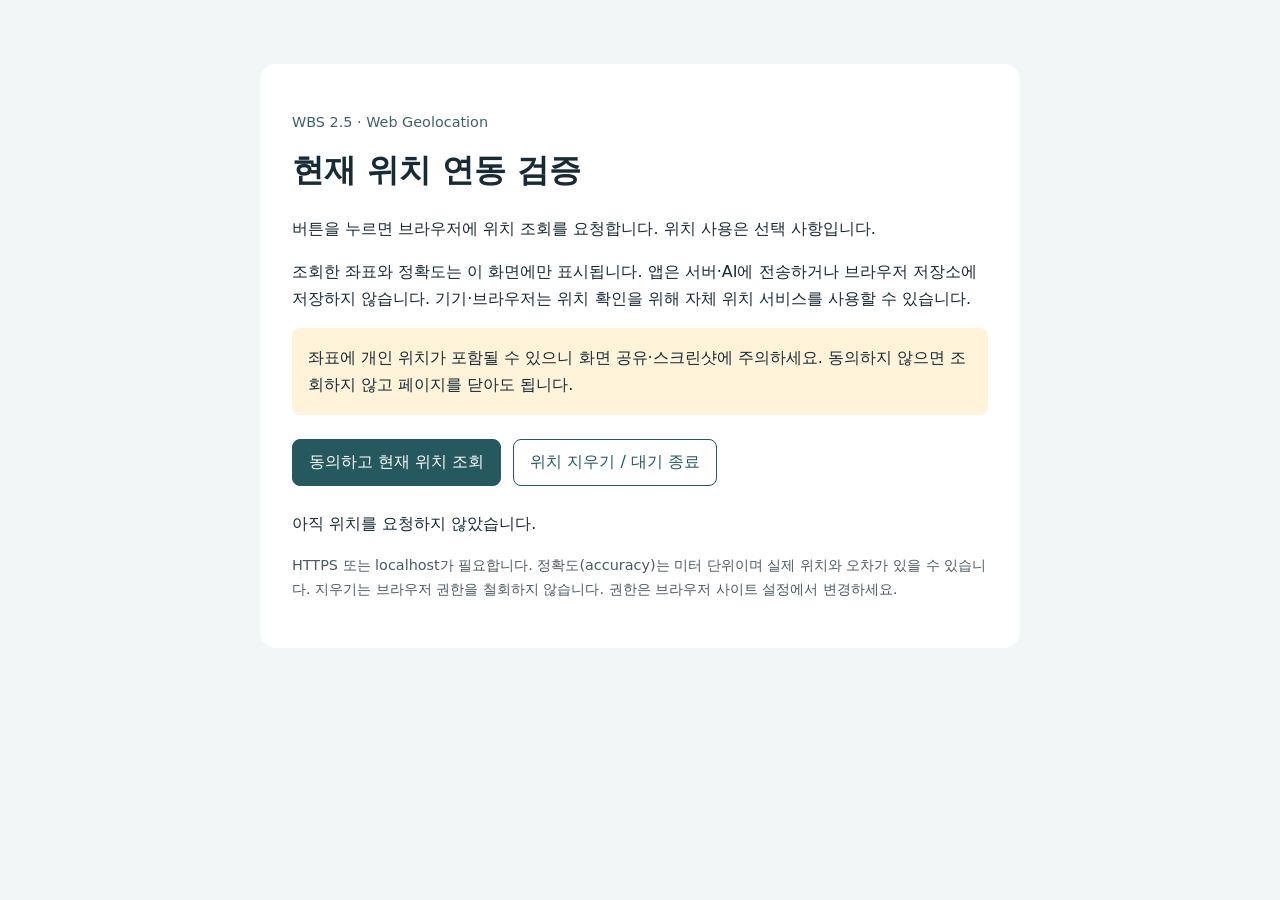
==== frontend/index.html @ 42ade7c0 "feat: Web Geolocation 연동 검증 페이지 추가   - 브라우저 위치 권한 요청 및 좌표 검증 구현   - 위치 조회 오류와 대기 종료 처리   - 좌표 저장·서버 " ====
<!doctype html>
<html lang="ko">
<head>
  <meta charset="utf-8">
  <meta name="viewport" content="width=device-width, initial-scale=1">
  <meta name="referrer" content="no-referrer">
  <meta http-equiv="Content-Security-Policy" content="default-src 'self'; connect-src 'none'; object-src 'none'; base-uri 'none'; form-action 'none'">
  <title>현재 위치 연동 검증 | AI Fashion Agent</title>
  <link rel="stylesheet" href="./styles.css">
  <script type="module" src="./js/main.js"></script>
</head>
<body>
  <main>
    <p class="eyebrow">WBS 2.5 · Web Geolocation</p>
    <h1>현재 위치 연동 검증</h1>
    <p>버튼을 누르면 브라우저에 위치 조회를 요청합니다. 위치 사용은 선택 사항입니다.</p>
    <p>조회한 좌표와 정확도는 이 화면에만 표시됩니다. 앱은 서버·AI에 전송하거나
      브라우저 저장소에 저장하지 않습니다. 기기·브라우저는 위치 확인을 위해 자체 위치 서비스를 사용할 수 있습니다.</p>
    <p class="notice">좌표에 개인 위치가 포함될 수 있으니 화면 공유·스크린샷에 주의하세요.
      동의하지 않으면 조회하지 않고 페이지를 닫아도 됩니다.</p>
    <div class="actions">
      <button type="button" data-request>동의하고 현재 위치 조회</button>
      <button type="button" class="secondary" data-clear>위치 지우기 / 대기 종료</button>
    </div>
    <p data-status role="status" aria-live="polite" aria-atomic="true">아직 위치를 요청하지 않았습니다.</p>
    <pre data-result hidden aria-label="조회된 위치 데이터"></pre>
    <p class="hint">HTTPS 또는 localhost가 필요합니다. 정확도(accuracy)는 미터 단위이며 실제 위치와 오차가 있을 수 있습니다.
      지우기는 브라우저 권한을 철회하지 않습니다. 권한은 브라우저 사이트 설정에서 변경하세요.</p>
    <noscript>위치 검증 기능을 사용하려면 JavaScript를 활성화해 주세요.</noscript>
  </main>
</body>
</html>
---- frontend/styles.css ----
:root { color-scheme: light; font-family: system-ui, sans-serif; color: #172b36; background: #f3f6f7; }
* { box-sizing: border-box; }
body { margin: 0; padding: 24px; }
main { max-width: 760px; margin: 40px auto; padding: 32px; background: white; border-radius: 16px; }
h1 { font-size: clamp(1.5rem, 5vw, 2rem); margin-top: 0; }
p { line-height: 1.7; }
.eyebrow { color: #3c636a; font-size: .9rem; }
.notice { background: #fff4d9; padding: 16px; border-radius: 8px; }
.actions { display: flex; flex-wrap: wrap; gap: 12px; margin: 24px 0; }
button { font: inherit; border: 1px solid #245960; border-radius: 8px; padding: 12px 16px; background: #245960; color: white; cursor: pointer; }
button.secondary { color: #245960; background: white; }
button:disabled { opacity: .6; cursor: wait; }
button:focus-visible { outline: 3px solid #a85800; outline-offset: 3px; }
pre { background: #edf2f4; padding: 16px; white-space: pre-wrap; overflow-wrap: anywhere; border-radius: 8px; }
.hint { font-size: .9rem; color: #4a5b64; }
@media (max-width: 480px) { body { padding: 12px; } main { margin: 12px auto; padding: 20px; } button { width: 100%; } }
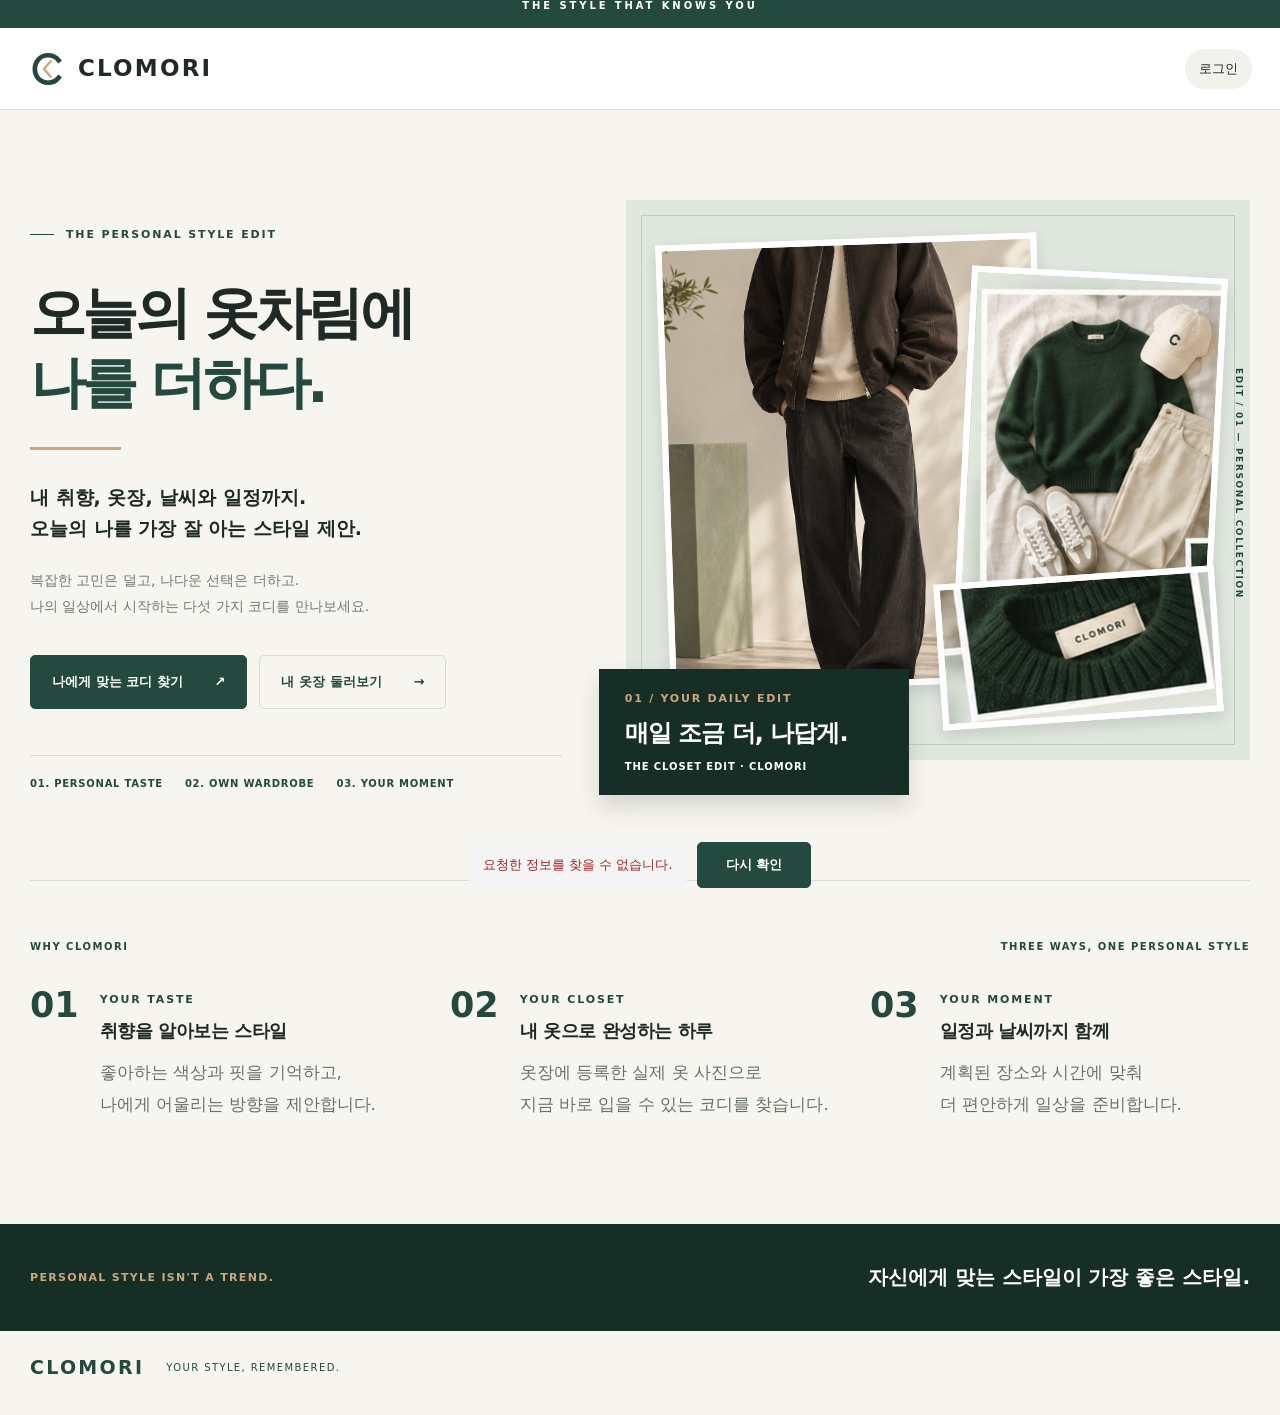
==== commit f9a6eb83: "feat: CLOMORI V2 프론트엔드 및 대화형 코디 추천 UI 구현" ====
--- a/frontend/index.html
+++ b/frontend/index.html
@@ -1,32 +1,613 @@
-<!doctype html>
+<!DOCTYPE html>
 <html lang="ko">
 <head>
-  <meta charset="utf-8">
-  <meta name="viewport" content="width=device-width, initial-scale=1">
-  <meta name="referrer" content="no-referrer">
-  <meta http-equiv="Content-Security-Policy" content="default-src 'self'; connect-src 'none'; object-src 'none'; base-uri 'none'; form-action 'none'">
-  <title>현재 위치 연동 검증 | AI Fashion Agent</title>
-  <link rel="stylesheet" href="./styles.css">
+  <meta charset="UTF-8">
+  <meta name="viewport" content="width=device-width, initial-scale=1.0">
+  <title>CLOMORI | Your Style, Remembered</title>
+  <link rel="stylesheet" href="./css/styles.css">
+  <link rel="stylesheet" href="./css/responsive.css">
+  <link rel="stylesheet" href="./css/data-management.css">
+  <link rel="stylesheet" href="./css/ui-polish.css">
   <script type="module" src="./js/main.js"></script>
+  <script type="module" src="./js/ui-polish.js"></script>
+  <link rel="stylesheet" href="./css/brand-final.css">
+
+  <meta name="theme-color" content="#24493E">
+  <link rel="icon" type="image/svg+xml" href="./assets/clomori-mark.svg">
+  <link rel="stylesheet" href="./css/clomori-v2.css">
+  <link rel="stylesheet" href="./css/clomori-recommendation-fixes.css">
+  <link rel="stylesheet" href="./css/clomori-image-assist.css">
+  <link rel="stylesheet" href="./css/clomori-image-layout-v5.css">
+  <script type="module" src="./js/clomori-v2.js"></script>
+  <script type="module" src="./js/clomori-logo-reload.js"></script>
+  <link rel="stylesheet" href="./css/clomori-mobile-nav-v6.css">
+  <!-- CLOMORI_CLARIFICATION_STEP10_V1 -->
+  <link rel="stylesheet" href="./css/clomori-clarification.css">
+  <script type="module" src="./js/clarification-ui.js"></script>
 </head>
-<body>
-  <main>
-    <p class="eyebrow">WBS 2.5 · Web Geolocation</p>
-    <h1>현재 위치 연동 검증</h1>
-    <p>버튼을 누르면 브라우저에 위치 조회를 요청합니다. 위치 사용은 선택 사항입니다.</p>
-    <p>조회한 좌표와 정확도는 이 화면에만 표시됩니다. 앱은 서버·AI에 전송하거나
-      브라우저 저장소에 저장하지 않습니다. 기기·브라우저는 위치 확인을 위해 자체 위치 서비스를 사용할 수 있습니다.</p>
-    <p class="notice">좌표에 개인 위치가 포함될 수 있으니 화면 공유·스크린샷에 주의하세요.
-      동의하지 않으면 조회하지 않고 페이지를 닫아도 됩니다.</p>
-    <div class="actions">
-      <button type="button" data-request>동의하고 현재 위치 조회</button>
-      <button type="button" class="secondary" data-clear>위치 지우기 / 대기 종료</button>
+<body class="cm-app" data-clomori-v2="true" data-clomori-recommendation-fixes="v3" data-clomori-image-assist="v4" data-clomori-image-layout="v5">
+  <noscript>이 서비스를 이용하려면 브라우저에서 JavaScript를 활성화해 주세요.</noscript>
+
+  <section id="home" class="page">
+    <header class="site-header">
+      <a href="#home" class="logo"><img src="./assets/clomori-mark.svg" alt="" aria-hidden="true"><span>CLOMORI</span></a>
+      <nav class="header-nav" aria-label="주요 메뉴">
+        <a id="header-recommendation-link" href="#recommendation" class="header-link" hidden>코디 추천</a>
+        <a id="header-saved-link" href="#saved" class="header-link" hidden>저장한 코디</a>
+        <a id="header-closet-link" href="#closet" class="header-link" hidden>나만의 옷장</a>
+        <a id="header-auth-link" href="#login" class="header-link">로그인</a>
+      </nav>
+    </header>
+    <main class="hero cm-home-main">
+      <div class="cm-shell cm-home-grid">
+        <div class="cm-home-copy">
+          <div class="cm-eyebrow"><span class="cm-line"></span> THE PERSONAL STYLE EDIT</div>
+          <h1 tabindex="-1">오늘의 옷차림에<br><em>나를 더하다.</em></h1>
+          <div class="cm-gold-rule" aria-hidden="true"></div>
+          <p class="cm-home-lead">내 취향, 옷장, 날씨와 일정까지.<br>오늘의 나를 가장 잘 아는 스타일 제안.</p>
+          <p class="cm-home-desc">복잡한 고민은 덜고, 나다운 선택은 더하고.<br>나의 일상에서 시작하는 다섯 가지 코디를 만나보세요.</p>
+          <div class="cm-home-actions">
+            <a id="start-link" href="#login" class="button cm-primary-link">나에게 맞는 코디 찾기 <span aria-hidden="true">↗</span></a>
+            <a href="#closet" class="button secondary-button cm-secondary-link">내 옷장 둘러보기 <span aria-hidden="true">→</span></a>
+          </div>
+          <div class="cm-home-meta"><span>01. PERSONAL TASTE</span><span>02. OWN WARDROBE</span><span>03. YOUR MOMENT</span></div>
+        </div>
+        <div class="cm-home-visual" aria-label="CLOMORI를 위해 생성한 패션 화보 이미지">
+          <div class="cm-photo-stage">
+            <div class="cm-editorial-photo cm-photo-main"><img src="./assets/hero-editorial-model.jpg" alt="차콜 재킷과 와이드 팬츠를 입은 에디토리얼 모델" loading="eager"></div>
+            <div class="cm-editorial-photo cm-photo-secondary"><img src="./assets/hero-styled-flatlay.jpg" alt="딥그린 니트와 크림 팬츠, 화이트 스니커즈를 조합한 스타일링" loading="eager"></div>
+            <div class="cm-editorial-photo cm-photo-detail"><img src="./assets/hero-knit-detail.jpg" alt="니트 소재와 CLOMORI 라벨의 디테일" loading="eager"></div>
+            <span class="cm-vertical-label">EDIT / 01 — PERSONAL COLLECTION</span>
+          </div>
+          <div class="cm-editorial-caption"><span>01 / YOUR DAILY EDIT</span><strong>매일 조금 더, 나답게.</strong><small>THE CLOSET EDIT · CLOMORI</small></div>
+        </div>
+      </div>
+      <section class="cm-shell cm-home-features" aria-labelledby="cm-features-title">
+        <div class="cm-features-heading"><h2 id="cm-features-title">WHY CLOMORI</h2><span>THREE WAYS, ONE PERSONAL STYLE</span></div>
+        <div class="cm-feature-grid">
+          <article><span class="cm-feature-no">01</span><div><span class="cm-eyebrow">YOUR TASTE</span><h3>취향을 알아보는 스타일</h3><p>좋아하는 색상과 핏을 기억하고,<br>나에게 어울리는 방향을 제안합니다.</p></div></article>
+          <article><span class="cm-feature-no">02</span><div><span class="cm-eyebrow">YOUR CLOSET</span><h3>내 옷으로 완성하는 하루</h3><p>옷장에 등록한 실제 옷 사진으로<br>지금 바로 입을 수 있는 코디를 찾습니다.</p></div></article>
+          <article><span class="cm-feature-no">03</span><div><span class="cm-eyebrow">YOUR MOMENT</span><h3>일정과 날씨까지 함께</h3><p>계획된 장소와 시간에 맞춰<br>더 편안하게 일상을 준비합니다.</p></div></article>
+        </div>
+      </section>
+      <div class="cm-dark-band"><div class="cm-shell"><span>PERSONAL STYLE ISN'T A TREND.</span><strong>자신에게 맞는 스타일이 가장 좋은 스타일.</strong></div></div>
+      <footer class="cm-home-footer cm-shell"><strong>CLOMORI</strong><span>YOUR STYLE, REMEMBERED.</span></footer>
+    </main>
+  </section>
+
+  <section id="login" class="page auth-page" hidden>
+    <a href="#home" class="back-link">← 처음으로</a>
+    <h1 tabindex="-1">로그인</h1>
+    <form id="login-form" class="auth-form">
+      <label for="login-email">이메일</label>
+      <input id="login-email" name="email" type="email" autocomplete="username" required>
+      <label for="login-password">비밀번호</label>
+      <input id="login-password" name="password" type="password" autocomplete="current-password" required>
+      <button type="submit" class="button">로그인</button>
+      <p>계정이 없으신가요? <a href="#signup">회원가입</a></p>
+      <p class="form-message" role="status" aria-live="polite"></p>
+    </form>
+  </section>
+
+  <section id="signup" class="page auth-page" hidden>
+    <a href="#home" class="back-link">← 처음으로</a>
+    <h1 tabindex="-1">회원가입</h1>
+    <form id="signup-form" class="auth-form">
+      <label for="signup-email">이메일</label>
+      <input id="signup-email" name="email" type="email" autocomplete="username" required>
+      <label for="signup-password">비밀번호</label>
+      <input id="signup-password" name="password" type="password" autocomplete="new-password"
+             minlength="12" maxlength="128" aria-describedby="password-hint" required>
+      <small id="password-hint" class="field-hint">12~128자로 입력해 주세요.</small>
+      <label for="signup-confirm">비밀번호 확인</label>
+      <input id="signup-confirm" name="password_confirmation" type="password" autocomplete="new-password"
+             minlength="12" maxlength="128" required>
+      <button type="submit" class="button">회원가입</button>
+      <p>이미 계정이 있으신가요? <a href="#login">로그인</a></p>
+      <p class="form-message" role="status" aria-live="polite"></p>
+    </form>
+  </section>
+
+  <section id="account" class="page auth-page" hidden>
+    <a href="#home" class="back-link">← 처음으로</a>
+    <h1 tabindex="-1">내 계정</h1>
+    <div class="account-card">
+      <p>반가워요!</p>
+      <p id="account-email" class="account-email"></p>
+      <nav class="account-settings" aria-label="코디 추천과 내 정보">
+        <a href="#recommendation" class="settings-link">
+          <strong>코디 추천</strong>
+          <span>원하는 상황을 적고 나에게 맞는 코디를 확인해요.</span>
+        </a>
+        <a href="#saved" class="settings-link">
+          <strong>저장한 코디</strong>
+          <span>마음에 들어 저장한 코디를 다시 확인해요.</span>
+        </a>
+        <a href="#profile" class="settings-link">
+          <strong>프로필 설정</strong>
+          <span>성별, 연령대, 키와 체형을 입력하거나 수정해요.</span>
+        </a>
+        <a href="#preferences" class="settings-link">
+          <strong>패션 취향 설정</strong>
+          <span>좋아하는 스타일, 색과 핏을 설정해요.</span>
+        </a>
+        <a href="#closet" class="settings-link">
+          <strong>나만의 옷장</strong>
+          <span>가지고 있는 옷과 사진을 등록하고 관리해요.</span>
+        </a>
+        <a href="#data" class="settings-link">
+          <strong>데이터 관리·회원 탈퇴</strong>
+          <span>등록한 데이터 삭제 및 계정 탈퇴를 관리해요.</span>
+        </a>
+      </nav>
+      <section class="calendar-card" aria-labelledby="calendar-heading">
+        <div class="calendar-card-header">
+          <h2 id="calendar-heading">Google Calendar</h2>
+          <span id="calendar-status" class="calendar-status" data-state="unknown" aria-live="polite">연결 상태 확인 전</span>
+        </div>
+        <p id="calendar-description" class="calendar-description">추천에 기본 캘린더의 일정을 활용해요.</p>
+        <p class="calendar-scope-note">일정 조회 권한을 요청해요. 일정은 이 서비스에서 추가하거나 변경하지 않아요.</p>
+        <div class="calendar-actions">
+          <button id="calendar-connect" type="button" class="button" disabled>Google Calendar 연결하기</button>
+          <button id="calendar-disconnect" type="button" class="button secondary-button" hidden disabled>연결 해제</button>
+          <button id="calendar-check" type="button" class="button secondary-button" disabled>연결 상태 확인</button>
+        </div>
+        <div id="calendar-consent" class="calendar-consent" hidden>
+          <a id="calendar-consent-link" class="calendar-consent-link" target="_blank" rel="noopener noreferrer">Google 권한 동의 화면 열기</a>
+          <p>Google 창에서 권한 동의를 마친 뒤 이 화면으로 돌아와 ‘연결 상태 확인’을 눌러 주세요.</p>
+        </div>
+        <button id="calendar-restart" type="button" class="text-button calendar-restart" hidden>연결 다시 시작</button>
+        <p id="calendar-message" class="form-message" role="status" aria-live="polite"></p>
+        <a id="calendar-permissions-link" class="calendar-consent-link" href="https://myaccount.google.com/connections"
+           target="_blank" rel="noopener noreferrer" hidden>Google 계정에서 앱 권한 확인</a>
+      </section>
+      <button id="logout-button" type="button" class="button secondary-button">로그아웃</button>
+      <p id="account-message" class="form-message" role="status" aria-live="polite"></p>
     </div>
-    <p data-status role="status" aria-live="polite" aria-atomic="true">아직 위치를 요청하지 않았습니다.</p>
-    <pre data-result hidden aria-label="조회된 위치 데이터"></pre>
-    <p class="hint">HTTPS 또는 localhost가 필요합니다. 정확도(accuracy)는 미터 단위이며 실제 위치와 오차가 있을 수 있습니다.
-      지우기는 브라우저 권한을 철회하지 않습니다. 권한은 브라우저 사이트 설정에서 변경하세요.</p>
-    <noscript>위치 검증 기능을 사용하려면 JavaScript를 활성화해 주세요.</noscript>
-  </main>
+  </section>
+
+  <section id="data" class="page settings-page" hidden>
+    <header class="site-header">
+      <a href="#home" class="logo"><img src="./assets/clomori-mark.svg" alt="" aria-hidden="true"><span>CLOMORI</span></a>
+      <nav class="header-nav" aria-label="주요 메뉴">
+        <a href="#home" class="header-link">홈</a>
+        <a href="#recommendation" class="header-link">코디 추천</a>
+        <a href="#saved" class="header-link">저장한 코디</a>
+        <a href="#closet" class="header-link">나만의 옷장</a>
+        <a href="#account" class="header-link">내 계정</a>
+      </nav>
+    </header>
+    <main class="data-management-container">
+      <nav class="data-nav" aria-label="데이터 관리 이동">
+        <a href="#account" class="text-link">← 내 계정으로</a>
+      </nav>
+      <h1 tabindex="-1">내 데이터 관리</h1>
+      <p class="page-intro">계정은 유지하면서 내 정보를 선택적으로 삭제하거나 계정을 탈퇴할 수 있어요.</p>
+      <section class="data-card" aria-labelledby="data-summary-heading">
+        <h2 id="data-summary-heading">보관 중인 데이터</h2>
+        <div id="data-summary" aria-live="polite">불러오는 중…</div>
+        <button id="data-refresh" type="button" class="button secondary-button">건수 다시 확인</button>
+        <p id="data-message" class="form-message" role="status" aria-live="polite"></p>
+      </section>
+      <section class="data-card" aria-labelledby="data-delete-heading">
+        <h2 id="data-delete-heading">선택한 데이터만 삭제</h2>
+        <p>로그인 계정은 유지됩니다. 서버에서 삭제한 정보는 이 화면에서 되돌릴 수 없어요.</p>
+        <form id="data-delete-form" autocomplete="off">
+          <fieldset id="data-delete-fields" class="data-fieldset" disabled>
+            <legend class="visually-hidden">삭제할 데이터 선택</legend>
+            <label class="data-choice"><input type="radio" name="data-scope" value="profile"><span><strong>프로필 삭제</strong><small>성별·연령대·키·체형을 지워요.</small></span></label>
+            <label class="data-choice"><input type="radio" name="data-scope" value="preferences"><span><strong>패션 취향 삭제</strong><small>직접 선택한 스타일·색상·핏과 현재 집계 정보를 지워요. 평가와 저장 코디 원본은 별도로 남아요.</small></span></label>
+            <label class="data-choice"><input type="radio" name="data-scope" value="wardrobe"><span><strong>옷장 전체 삭제</strong><small>등록한 의류와 업로드 사진을 지워요. 과거 추천·저장 코디 안의 이름·참조 정보는 남을 수 있어요.</small></span></label>
+            <label class="data-choice"><input type="radio" name="data-scope" value="feedback"><span><strong>평가 기록 전체 삭제</strong><small>좋아요·싫어요와 사유를 지워요. 저장한 코디는 유지돼요.</small></span></label>
+            <label class="data-choice"><input type="radio" name="data-scope" value="saved"><span><strong>저장한 코디 전체 삭제</strong><small>저장 목록을 비워요. 평가와 추천 실행 기록은 유지돼요.</small></span></label>
+            <label class="data-choice"><input type="radio" name="data-scope" value="history"><span><strong>추천·평가·저장 기록 전체 삭제</strong><small>추천 실행 기록, 평가 사유, 저장한 코디를 함께 지워요. 옷장·프로필·직접 설정한 취향은 유지돼요.</small></span></label>
+            <label class="data-confirm-field" for="data-password">현재 계정 비밀번호
+              <input id="data-password" type="password" autocomplete="current-password" required>
+            </label>
+            <label class="data-confirm-field" for="data-confirm">삭제하려면 ‘삭제’를 입력해 주세요
+              <input id="data-confirm" type="text" spellcheck="false" autocomplete="off" required placeholder="삭제" autocorrect="off" autocapitalize="off">
+            </label>
+            <button type="submit" class="button data-delete-button">선택한 데이터 영구 삭제</button>
+          </fieldset>
+        </form>
+      </section>
+      <section class="data-card" aria-labelledby="delete-account-heading">
+        <h2 id="delete-account-heading">회원 탈퇴</h2>
+        <p class="data-warning">탈퇴하면 계정과 연결된 서비스 데이터를 삭제합니다. 복구할 수 없으므로 별도의 테스트 계정에서 먼저 확인하세요. Google 측 권한을 철회하려면 탈퇴 전에 Calendar 연결을 해제하세요.</p>
+        <form id="delete-account-form" autocomplete="off">
+          <fieldset id="delete-account-fields" class="data-fieldset" disabled>
+            <label class="data-confirm-field" for="delete-account-password">현재 비밀번호
+              <input id="delete-account-password" type="password" autocomplete="current-password" required>
+            </label>
+            <label class="data-confirm-field" for="delete-account-confirm">탈퇴하려면 ‘회원탈퇴’를 입력해 주세요
+              <input id="delete-account-confirm" type="text" spellcheck="false" autocomplete="off" required placeholder="회원탈퇴" autocorrect="off" autocapitalize="off">
+            </label>
+            <label class="data-agree"><input type="checkbox" id="delete-account-agree" required><span>계정이 삭제되면 이 앱에서 복구할 수 없다는 점을 이해했습니다.</span></label>
+            <button type="submit" class="button data-delete-button">회원 탈퇴 및 계정 삭제</button>
+          </fieldset>
+        </form>
+        <p id="delete-account-message" class="form-message" role="status" aria-live="polite"></p>
+      </section>
+      <p class="data-footer-note">Google Calendar 연결 해제는 내 계정에서 별도로 진행해 주세요. 서버 백업 및 외부 서비스의 데이터 보관은 이 기능의 삭제 범위와 다를 수 있어요.</p>
+    </main>
+  </section>
+
+  <section id="profile" class="page settings-page" hidden>
+    <header class="site-header">
+      <a href="#home" class="logo"><img src="./assets/clomori-mark.svg" alt="" aria-hidden="true"><span>CLOMORI</span></a>
+      <nav class="header-nav" aria-label="주요 메뉴">
+        <a href="#home" class="header-link">홈</a>
+        <a href="#recommendation" class="header-link">코디 추천</a>
+        <a href="#saved" class="header-link">저장한 코디</a>
+        <a href="#closet" class="header-link">나만의 옷장</a>
+        <a href="#account" class="header-link">내 계정</a>
+      </nav>
+    </header>
+    <main class="settings-container profile-container">
+      <nav class="settings-steps" aria-label="설정 단계">
+        <a href="#profile" aria-current="step">1. 프로필</a>
+        <a href="#preferences">2. 패션 취향</a>
+      </nav>
+      <h1 tabindex="-1">프로필 설정</h1>
+      <p class="page-intro">추천에 활용할 기본 정보를 입력해 주세요.<br>모든 항목은 선택사항입니다.</p>
+      <form id="profile-form" class="settings-form" novalidate>
+        <fieldset id="profile-fields" class="form-fields" disabled>
+          <legend class="visually-hidden">선택 프로필 정보</legend>
+          <div class="profile-fields-grid">
+            <div class="field-row">
+              <label for="profile-gender">성별</label>
+              <select id="profile-gender" name="gender">
+                <option value="">선택 안 함</option>
+                <option value="female">여</option>
+                <option value="male">남</option>
+              </select>
+            </div>
+            <div class="field-row">
+              <label for="profile-age-group">연령대</label>
+              <select id="profile-age-group" name="age_group">
+                <option value="">선택 안 함</option>
+                <option value="10s">10대</option>
+                <option value="20s">20대</option>
+                <option value="30s">30대</option>
+                <option value="40s">40대</option>
+                <option value="50s">50대</option>
+                <option value="60s">60대 이상</option>
+              </select>
+            </div>
+            <div class="field-row">
+              <label for="profile-height">키</label>
+              <div>
+                <div class="input-with-unit">
+                  <input id="profile-height" name="height_cm" type="number" inputmode="numeric"
+                         min="1" max="300" step="1" placeholder="선택 입력" aria-describedby="height-hint">
+                  <span aria-hidden="true">cm</span>
+                </div>
+                <p id="height-hint" class="input-hint">1~300cm, 정수로 입력해 주세요.</p>
+              </div>
+            </div>
+            <div class="field-row">
+              <label for="profile-body-type">체형</label>
+              <div>
+                <select id="profile-body-type" name="body_type">
+                  <option value="">선택 안 함</option>
+                  <option value="slim">마른 체형</option>
+                  <option value="average">보통 체형</option>
+                  <option value="muscular">근육형</option>
+                  <option value="chubby">통통한 체형</option>
+                  <option value="__other__">기타</option>
+                </select>
+                <div id="profile-body-other" class="custom-body-field" hidden>
+                  <label for="profile-body-custom">체형 설명</label>
+                  <input id="profile-body-custom" type="text" maxlength="50"
+                         placeholder="체형을 간단히 입력해 주세요" aria-describedby="body-custom-hint" autocomplete="off" autocorrect="off" autocapitalize="off" spellcheck="false">
+                  <p id="body-custom-hint" class="input-hint">예: 어깨가 넓고 하체가 마른 편 · 최대 50자</p>
+                </div>
+              </div>
+            </div>
+          </div>
+          <button type="submit" class="button save-button">저장하고 다음</button>
+        </fieldset>
+        <p id="profile-message" class="form-message" role="status" aria-live="polite"></p>
+        <button id="profile-retry" type="button" class="button secondary-button" hidden>다시 불러오기</button>
+        <div class="form-footer">
+          <button id="profile-skip" type="button" class="text-button">저장하지 않고 건너뛰기</button>
+          <a href="#account" class="text-link">내 계정으로</a>
+        </div>
+      </form>
+    </main>
+  </section>
+
+  <section id="preferences" class="page settings-page" hidden>
+    <header class="site-header">
+      <a href="#home" class="logo"><img src="./assets/clomori-mark.svg" alt="" aria-hidden="true"><span>CLOMORI</span></a>
+      <nav class="header-nav" aria-label="주요 메뉴">
+        <a href="#home" class="header-link">홈</a>
+        <a href="#recommendation" class="header-link">코디 추천</a>
+        <a href="#saved" class="header-link">저장한 코디</a>
+        <a href="#closet" class="header-link">나만의 옷장</a>
+        <a href="#account" class="header-link">내 계정</a>
+      </nav>
+    </header>
+    <main class="settings-container preferences-container">
+      <nav class="settings-steps" aria-label="설정 단계">
+        <a href="#profile">1. 프로필</a>
+        <a href="#preferences" aria-current="step">2. 패션 취향</a>
+      </nav>
+      <h1 tabindex="-1">취향 설정</h1>
+      <p class="page-intro">당신의 패션 취향을 알려 주세요.<br>각 항목을 선택해 주세요. 선호하지 않는 색은 ‘없음’을 선택할 수 있어요.</p>
+      <form id="preferences-form" class="settings-form" novalidate>
+        <fieldset id="preferences-fields" class="form-fields" disabled>
+          <legend class="visually-hidden">필수 패션 취향</legend>
+          <div class="preferences-grid">
+            <fieldset class="preference-group" aria-describedby="styles-hint">
+              <legend>선호하는 스타일 <span class="required-label">필수</span></legend>
+              <p id="styles-hint" class="input-hint">하나 이상 선택</p>
+              <div id="preferred-styles-options" class="choices"></div>
+            </fieldset>
+            <fieldset class="preference-group" aria-describedby="colors-hint">
+              <legend>선호하는 색 <span class="required-label">필수</span></legend>
+              <p id="colors-hint" class="input-hint">하나 이상 선택</p>
+              <div id="preferred-colors-options" class="choices"></div>
+            </fieldset>
+            <fieldset class="preference-group" aria-describedby="disliked-hint">
+              <legend>선호하지 않는 색 <span class="required-label">필수</span></legend>
+              <p id="disliked-hint" class="input-hint">여러 개 선택 또는 없음</p>
+              <div id="disliked-colors-options" class="choices"></div>
+            </fieldset>
+            <fieldset class="preference-group" aria-describedby="fit-hint">
+              <legend>선호하는 핏 <span class="required-label">필수</span></legend>
+              <p id="fit-hint" class="input-hint">하나 선택</p>
+              <div id="preferred-fit-options" class="choices"></div>
+            </fieldset>
+          </div>
+          <button type="submit" class="button save-button">설정 완료</button>
+        </fieldset>
+        <p id="preferences-message" class="form-message" role="status" aria-live="polite"></p>
+        <button id="preferences-retry" type="button" class="button secondary-button" hidden>다시 불러오기</button>
+        <div class="form-footer">
+          <button id="preferences-back" type="button" class="text-button">← 프로필 설정</button>
+          <a href="#account" class="text-link">내 계정으로</a>
+        </div>
+      </form>
+    </main>
+  </section>
+
+  <section id="closet" class="page settings-page" hidden>
+    <header class="site-header">
+      <a href="#home" class="logo"><img src="./assets/clomori-mark.svg" alt="" aria-hidden="true"><span>CLOMORI</span></a>
+      <nav class="header-nav" aria-label="주요 메뉴">
+        <a href="#home" class="header-link">홈</a>
+        <a href="#recommendation" class="header-link">코디 추천</a>
+        <a href="#saved" class="header-link">저장한 코디</a>
+        <a href="#closet" class="header-link" aria-current="page">나만의 옷장</a>
+        <a href="#account" class="header-link">내 계정</a>
+      </nav>
+    </header>
+    <main class="settings-container closet-container">
+      <h1 tabindex="-1">나만의 옷장</h1>
+      <p class="page-intro">가지고 있는 옷을 모아 보고, 나에게 맞는 코디에 활용해요.</p>
+      <a href="#wardrobe/new" class="button">옷 추가하기</a>
+      <div class="closet-toolbar">
+        <div id="closet-filters" class="category-filters" role="group" aria-label="의류 분류"></div>
+        <p id="closet-count" class="closet-count"></p>
+      </div>
+      <p id="closet-message" class="form-message" role="status" aria-live="polite"></p>
+      <button id="closet-retry" type="button" class="button secondary-button" hidden>다시 불러오기</button>
+      <div id="closet-empty" class="closet-empty" hidden>
+        <p>아직 등록한 옷이 없어요.</p>
+        <p>‘옷 추가하기’에서 첫 번째 옷을 등록해 보세요.</p>
+      </div>
+      <div id="closet-list" class="wardrobe-grid"></div>
+    </main>
+  </section>
+
+  <section id="wardrobe" class="page settings-page" hidden>
+    <header class="site-header">
+      <a href="#home" class="logo"><img src="./assets/clomori-mark.svg" alt="" aria-hidden="true"><span>CLOMORI</span></a>
+      <nav class="header-nav" aria-label="주요 메뉴">
+        <a href="#home" class="header-link">홈</a>
+        <a href="#recommendation" class="header-link">코디 추천</a>
+        <a href="#saved" class="header-link">저장한 코디</a>
+        <a href="#closet" class="header-link">나만의 옷장</a>
+        <a href="#account" class="header-link">내 계정</a>
+      </nav>
+    </header>
+    <main class="settings-container wardrobe-container">
+      <h1 id="wardrobe-title" tabindex="-1">옷 추가하기</h1>
+      <p class="page-intro">옷의 특징을 입력해 주세요.<br>사진과 계절은 선택사항입니다.</p>
+      <form id="wardrobe-form" class="settings-form" novalidate>
+        <fieldset id="wardrobe-fields" class="form-fields" disabled>
+          <legend class="visually-hidden">옷 정보</legend>
+          <div class="wardrobe-photo-area">
+            <label for="wardrobe-photo">사진 <span class="optional-label">선택</span></label>
+            <div class="wardrobe-photo-stage">
+              <img id="wardrobe-preview" class="wardrobe-preview" alt="등록할 옷 사진" hidden>
+              <p id="wardrobe-photo-placeholder" class="photo-placeholder">사진을 추가하면 여기에 표시돼요.</p>
+            </div>
+            <input id="wardrobe-photo" name="photo" type="file"
+                   accept=".jpg,.jpeg,.png,.webp,image/jpeg,image/png,image/webp"
+                   aria-describedby="wardrobe-photo-hint wardrobe-file-info">
+            <p id="wardrobe-photo-hint" class="input-hint">JPG, PNG, WEBP 사진을 올릴 수 있어요.<br>파일은 5MB 이하, 사진 크기는 1,600만 픽셀 이하여야 해요.</p>
+            <small id="wardrobe-file-info" class="wardrobe-file-info"></small>
+            <div class="wardrobe-photo-actions">
+              <button id="wardrobe-clear-file" type="button" class="text-button" hidden>선택한 파일 취소</button>
+              <button id="wardrobe-delete-photo" type="button" class="text-button wardrobe-delete" hidden>등록된 사진 삭제</button>
+            </div>
+          </div>
+          <div class="wardrobe-fields-grid">
+            <div class="field-row">
+              <label for="wardrobe-category">분류 <span class="required-label">필수</span></label>
+              <select id="wardrobe-category" name="category" required>
+                <option value="">선택해 주세요</option>
+                <option value="top">상의</option>
+                <option value="bottom">하의</option>
+                <option value="outer">아우터</option>
+                <option value="shoes">신발</option>
+                <option value="accessory">액세서리</option>
+              </select>
+            </div>
+            <div class="field-row">
+              <label for="wardrobe-type">종류 <span class="required-label">필수</span></label>
+              <input id="wardrobe-type" name="type" type="text" maxlength="100" placeholder="후드티" required autocomplete="off" autocorrect="off" autocapitalize="off" spellcheck="false">
+            </div>
+            <div class="field-row">
+              <label for="wardrobe-color">색상 <span class="required-label">필수</span></label>
+              <div>
+                <input id="wardrobe-color" name="color" type="text" maxlength="50"
+                       list="wardrobe-color-suggestions" placeholder="예: navy" aria-describedby="wardrobe-color-hint" required autocomplete="off" autocorrect="off" autocapitalize="off" spellcheck="false">
+                <datalist id="wardrobe-color-suggestions">
+                  <option value="black" label="블랙"></option>
+                  <option value="white" label="화이트"></option>
+                  <option value="navy" label="네이비"></option>
+                  <option value="beige" label="베이지"></option>
+                  <option value="gray" label="그레이"></option>
+                  <option value="red" label="레드"></option>
+                  <option value="brown" label="브라운"></option>
+                  <option value="blue" label="블루"></option>
+                  <option value="green" label="그린"></option>
+                  <option value="pink" label="핑크"></option>
+                  <option value="yellow" label="옐로"></option>
+                  <option value="ivory" label="아이보리"></option>
+                </datalist>
+                <p id="wardrobe-color-hint" class="input-hint">목록에서 고르거나 직접 입력할 수 있어요.</p>
+              </div>
+            </div>
+            <div class="field-row">
+              <label for="wardrobe-fit">핏 <span class="required-label">필수</span></label>
+              <select id="wardrobe-fit" name="fit" required>
+                <option value="">선택해 주세요</option>
+                <option value="slim">슬림 (Slim)</option>
+                <option value="regular">레귤러 (Regular)</option>
+                <option value="wide">와이드 (Wide)</option>
+                <option value="oversized">오버사이즈 (Oversized)</option>
+              </select>
+            </div>
+            <fieldset class="preference-group wardrobe-seasons" aria-describedby="wardrobe-seasons-hint">
+              <legend>계절 <span class="optional-label">선택</span></legend>
+              <p id="wardrobe-seasons-hint" class="input-hint">여러 계절을 선택할 수 있어요. 선택하지 않아도 되며, 최대 4개까지 선택해 주세요.</p>
+              <div id="wardrobe-seasons-options" class="choices season-choices"></div>
+            </fieldset>
+          </div>
+          <button id="wardrobe-save" type="submit" class="button save-button">저장</button>
+        </fieldset>
+        <p id="wardrobe-message" class="form-message" role="status" aria-live="polite"></p>
+        <button id="wardrobe-retry" type="button" class="button secondary-button" hidden>다시 불러오기</button>
+        <div class="form-footer wardrobe-footer">
+          <a id="wardrobe-back" href="#closet" class="text-link">← 옷장으로 돌아가기</a>
+        </div>
+      </form>
+    </main>
+  </section>
+
+  <section id="recommendation" class="page settings-page" hidden>
+    <header class="site-header">
+      <a href="#home" class="logo"><img src="./assets/clomori-mark.svg" alt="" aria-hidden="true"><span>CLOMORI</span></a>
+      <nav class="header-nav" aria-label="주요 메뉴">
+        <a href="#home" class="header-link">홈</a>
+        <a href="#recommendation" class="header-link" aria-current="page">코디 추천</a>
+        <a href="#saved" class="header-link">저장한 코디</a>
+        <a href="#closet" class="header-link">나만의 옷장</a>
+        <a href="#account" class="header-link">내 계정</a>
+      </nav>
+    </header>
+    <main class="settings-container recommendation-container">
+      <h1 tabindex="-1">오늘은 어떻게 입을까요?</h1>
+      <p class="page-intro">원하는 일정, 장소, 분위기를 자유롭게 입력해 주세요.</p>
+      <form id="recommendation-form" class="recommendation-form" autocomplete="off" novalidate>
+        <fieldset id="recommendation-fields" class="form-fields" disabled>
+          <legend class="visually-hidden">코디 추천 요청</legend>
+          <label for="recommendation-prompt" class="recommendation-label">어떤 코디를 원하시나요?</label>
+          <textarea id="recommendation-prompt" name="message" rows="5" maxlength="1000"
+                    placeholder="오늘 입을 데일리 코디를 추천해줘." aria-describedby="recommendation-prompt-hint recommendation-form-hint" required autocomplete="off" autocorrect="off" autocapitalize="off" spellcheck="false"></textarea>
+          <p id="recommendation-prompt-hint" class="input-hint">원하는 스타일이나 상황을 1,000자 이내로 적어 주세요.</p>
+          <div class="recommendation-examples" aria-label="추천 요청 예시">
+            <button type="button" class="recommendation-example" data-prompt="내 옷만으로 코디를 추천해줘.">내 옷으로</button>
+            <button type="button" class="recommendation-example" data-context="calendar" data-prompt="선택한 날짜의 일정을 참고해서 코디 추천해줘.">일정 참고</button>
+            <button type="button" class="recommendation-example" data-context="weather" data-prompt="선택한 장소와 날짜, 시간의 날씨를 고려해서 코디 추천해줘.">날씨 고려</button>
+          </div>
+          <details id="recommendation-options" class="recommendation-options" open>
+            <summary>장소·날짜·시간 입력</summary>
+            <div class="recommendation-context-grid">
+              <div class="recommendation-context-field">
+                <label for="recommendation-place">장소 <span class="optional-label">선택</span></label>
+                <input id="recommendation-place" name="clomori-venue-context" type="text" maxlength="100" placeholder="예: 전주" autocomplete="off" autocorrect="off" autocapitalize="off" spellcheck="false">
+              </div>
+              <div class="recommendation-context-field">
+                <label for="recommendation-date">날짜 <span class="optional-label">선택</span></label>
+                <input id="recommendation-date" name="date" type="date" max="9999-12-31">
+              </div>
+              <div class="recommendation-context-field">
+                <label for="recommendation-time">시간 <span class="optional-label">선택</span></label>
+                <input id="recommendation-time" name="time" type="text" inputmode="numeric" autocomplete="off" maxlength="5" placeholder="HH:mm" pattern="(?:[01][0-9]|2[0-3]):[0-5][0-9]" aria-describedby="cm-time-hint" autocorrect="off" autocapitalize="off" spellcheck="false">
+                <small id="cm-time-hint" class="cm-time-hint">24시간제 · 01:00 오전 1시 / 13:00 오후 1시</small>
+              </div>
+            </div>
+          </details>
+          <p id="recommendation-form-hint" class="input-hint">날씨를 반영하려면 요청에 날씨를 함께 적고 장소·날짜·시간을 입력해 주세요. Google 일정을 반영하려면 요청에 일정을 적고 날짜를 입력해 주세요.</p>
+          <button id="recommendation-submit" type="submit" class="button recommendation-submit">AI 코디 추천받기</button>
+        </fieldset>
+        <p id="recommendation-loading" class="recommendation-loading" role="status" aria-live="polite" hidden>코디를 추천하고 있어요. 잠시 기다려 주세요.</p>
+        <p id="recommendation-message" class="form-message" role="status" aria-live="polite"></p>
+        <button id="recommendation-retry" type="button" class="button secondary-button" hidden>다시 확인</button>
+      </form>
+      <p id="recommendation-response" class="recommendation-response" hidden></p>
+      <section id="recommendation-results" class="recommendation-results" aria-labelledby="recommendation-results-heading" hidden>
+        <h2 id="recommendation-results-heading" tabindex="-1">추천 코디</h2>
+        <p id="recommendation-summary" class="recommendation-summary"></p>
+        <p class="recommendation-image-hint">궁금한 코디의 ‘이미지 보기’를 누르면 의류 사진을 확인할 수 있어요. 상품 이미지는 실제 추천한 색상·핏과 다를 수 있어요.</p>
+        <p class="recommendation-saved-link">마음에 드는 코디를 저장하면 <a href="#saved" class="text-link">저장한 코디</a>에서 다시 볼 수 있어요.</p>
+        <div id="recommendation-grid" class="recommendation-grid"></div>
+      </section>
+      <aside class="cm-recommendation-blank" aria-label="추천 결과 안내">
+        <div class="cm-blank-illustration" aria-hidden="true"><span></span><span></span><span></span></div>
+        <span class="cm-eyebrow">YOUR PERSONAL EDIT</span>
+        <h2>다섯 가지 LOOK이<br>여기에 펼쳐집니다.</h2>
+        <p>왼쪽에 상황을 입력하고 추천을 받아보세요.
+내 옷장 사진과 취향 기반 추천이 함께 표시됩니다.</p>
+      </aside>
+    </main>
+  </section>
+
+  <section id="saved" class="page settings-page" hidden>
+    <header class="site-header">
+      <a href="#home" class="logo"><img src="./assets/clomori-mark.svg" alt="" aria-hidden="true"><span>CLOMORI</span></a>
+      <nav class="header-nav" aria-label="주요 메뉴">
+        <a href="#home" class="header-link">홈</a>
+        <a href="#recommendation" class="header-link">코디 추천</a>
+        <a href="#saved" class="header-link" aria-current="page">저장한 코디</a>
+        <a href="#closet" class="header-link">나만의 옷장</a>
+        <a href="#account" class="header-link">내 계정</a>
+      </nav>
+    </header>
+    <main class="settings-container recommendation-container saved-container">
+      <h1 tabindex="-1">저장한 코디</h1>
+      <p class="page-intro">마음에 들어 저장한 코디를 모아 보세요.<br>저장한 코디는 새로고침해도 다시 확인할 수 있어요.</p>
+      <div class="saved-toolbar">
+        <p id="saved-count" class="saved-count"></p>
+        <button id="saved-refresh" type="button" class="button secondary-button" disabled>목록 새로고침</button>
+      </div>
+      <p id="saved-loading" class="recommendation-loading" role="status" aria-live="polite" hidden>저장한 코디를 불러오고 있어요.</p>
+      <p id="saved-message" class="form-message" role="status" aria-live="polite"></p>
+      <button id="saved-retry" type="button" class="button secondary-button" hidden>다시 불러오기</button>
+      <div id="saved-empty" class="saved-empty" hidden>
+        <p>아직 저장한 코디가 없어요.</p>
+        <p>추천받은 코디에서 ‘저장’을 눌러 모아 보세요.</p>
+        <a href="#recommendation" class="button">코디 추천받기</a>
+      </div>
+      <div id="saved-grid" class="recommendation-grid saved-grid"></div>
+    </main>
+  </section>
+
+  <aside class="connection-note" aria-label="연결 상태">
+    <p id="global-status" role="status" aria-live="polite"></p>
+    <button id="retry-session" type="button" class="button" hidden>다시 확인</button>
+  </aside>
+  <nav id="cm-mobile-nav" class="cm-mobile-nav" aria-label="모바일 주요 메뉴" hidden>
+    <a href="#home" data-route="home"><span aria-hidden="true">⌂</span><small>홈</small></a>
+    <a href="#recommendation" data-route="recommendation"><span aria-hidden="true">◇</span><small>추천</small></a>
+    <a href="#closet" data-route="closet"><span aria-hidden="true">▦</span><small>옷장</small></a>
+    <a href="#saved" data-route="saved"><span aria-hidden="true">♡</span><small>저장</small></a>
+    <a href="#account" data-route="account"><span aria-hidden="true">◉</span><small>계정</small></a>
+  </nav>
 </body>
 </html>
--- a/frontend/css/styles.css
+++ b/frontend/css/styles.css
@@ -0,0 +1,360 @@
+:root {
+  font-family: Arial, "Apple SD Gothic Neo", "Noto Sans KR", sans-serif;
+  color: #171717;
+  background: #fff;
+}
+
+* { box-sizing: border-box; }
+body { margin: 0; }
+[hidden] { display: none !important; }
+a { color: inherit; text-decoration: none; }
+button, input, select, textarea { font: inherit; }
+button, a, input, select { -webkit-tap-highlight-color: transparent; }
+a:focus-visible, button:focus-visible, input:focus-visible, select:focus-visible, textarea:focus-visible {
+  outline: 2px solid #245b9e;
+  outline-offset: 3px;
+}
+h1[tabindex="-1"]:focus { outline: none; }
+
+.site-header {
+  display: flex;
+  flex-wrap: wrap;
+  justify-content: space-between;
+  align-items: center;
+  gap: 20px;
+  padding: 28px 3%;
+}
+.logo { flex-shrink: 0; max-width: 100%; font-size: 26px; font-weight: 500; overflow-wrap: anywhere; }
+.header-link { display: inline-flex; align-items: center; min-height: 44px; font-size: 14px; line-height: 1.5; padding: 10px 0; }
+.header-nav { display: flex; flex-wrap: wrap; align-items: center; justify-content: flex-end; gap: 8px 24px; min-width: 0; margin-left: auto; }
+.header-nav [aria-current="page"] { font-weight: 600; text-decoration: underline; text-underline-offset: 6px; }
+.hero {
+  min-height: calc(100vh - 90px);
+  display: flex;
+  flex-direction: column;
+  align-items: center;
+  justify-content: center;
+  text-align: center;
+  padding: 20px 24px 12vh;
+}
+.hero h1 {
+  font-size: clamp(28px, 3vw, 40px);
+  font-weight: 500;
+  line-height: 1.35;
+  margin: 0 0 24px;
+}
+.hero p { font-size: 15px; line-height: 1.8; margin: 0 0 60px; }
+.button {
+  display: inline-flex;
+  align-items: center;
+  justify-content: center;
+  min-height: 44px;
+  border: none;
+  border-radius: 2px;
+  background: #dedede;
+  color: #111;
+  padding: 13px 28px;
+  font-size: 15px;
+  cursor: pointer;
+}
+.button:hover:not(:disabled) { background: #c8c8c8; }
+.button:disabled { cursor: wait; opacity: .65; }
+.auth-page { text-align: center; padding: 12vh 20px 100px; }
+.auth-page h1 { font-size: 24px; margin: 0 0 48px; }
+.back-link { display: inline-block; font-size: 13px; color: #555; margin-bottom: 24px; padding: 10px; }
+.back-link:hover { text-decoration: underline; }
+.auth-form {
+  width: min(100%, 380px);
+  margin: auto;
+  display: flex;
+  flex-direction: column;
+  gap: 12px;
+  text-align: left;
+}
+.auth-form label { font-size: 14px; }
+.auth-form input {
+  width: 100%;
+  padding: 12px;
+  border: 1px solid #ccc;
+  border-radius: 2px;
+  background: #fff;
+  color: #171717;
+  font-size: 16px;
+}
+.auth-form button { margin-top: 20px; }
+.auth-form p { text-align: center; font-size: 13px; }
+.auth-form a { text-decoration: underline; }
+.field-hint { margin-top: -4px; font-size: 12px; color: #555; }
+.form-message { min-height: 20px; color: #555; line-height: 1.6; overflow-wrap: anywhere; }
+[data-kind="error"] { color: #ad2020; }
+[data-kind="success"] { color: #21643b; }
+.account-card { width: min(100%, 380px); margin: auto; }
+.account-email { font-weight: 600; overflow-wrap: anywhere; margin-bottom: 32px; }
+.account-card .button { width: 100%; }
+.account-settings { display: grid; gap: 16px; margin-bottom: 32px; text-align: left; }
+.settings-link { display: grid; gap: 10px; padding: 20px; border: 1px solid #d5d5d5; border-radius: 3px; }
+.settings-link:hover { background: #f6f6f6; border-color: #999; }
+.settings-link span { font-size: 14px; color: #555; line-height: 1.6; }
+.secondary-button { background: #f0f0f0; border: 1px solid #d5d5d5; }
+.calendar-card { min-width: 0; margin-bottom: 32px; padding: 20px; border: 1px solid #d5d5d5; border-radius: 3px; text-align: left; }
+.calendar-card-header { display: flex; flex-wrap: wrap; align-items: center; justify-content: space-between; gap: 12px; }
+.calendar-card h2 { margin: 0; font-size: 18px; font-weight: 600; line-height: 1.5; }
+.calendar-status { display: inline-block; max-width: 100%; padding: 5px 9px; border: 1px solid #d5d5d5; border-radius: 2px; background: #f5f5f5; color: #555; font-size: 12px; line-height: 1.5; overflow-wrap: anywhere; }
+.calendar-status[data-state="connected"] { border-color: #888; background: #ededed; color: #222; }
+.calendar-status[data-state="disconnected"] { background: #fff; color: #666; }
+.calendar-description { margin: 16px 0 8px; font-size: 14px; line-height: 1.8; }
+.calendar-scope-note { margin: 0 0 20px; color: #666; font-size: 12px; line-height: 1.7; }
+.calendar-actions { display: grid; gap: 10px; min-width: 0; }
+.calendar-actions .button { padding: 12px 16px; line-height: 1.5; white-space: normal; overflow-wrap: anywhere; }
+.calendar-consent { margin-top: 20px; padding: 16px; border: 1px solid #ddd; background: #f7f7f7; }
+.calendar-consent-link { display: inline-block; max-width: 100%; padding: 4px 0; font-size: 14px; line-height: 1.7; text-decoration: underline; text-underline-offset: 3px; overflow-wrap: anywhere; }
+.calendar-consent-link:hover { color: #555; }
+.calendar-consent p { margin: 10px 0 0; color: #555; font-size: 13px; line-height: 1.8; }
+.calendar-card .calendar-restart { margin-top: 12px; }
+.calendar-card .form-message { margin: 14px 0 0; font-size: 13px; }
+.settings-container { width: min(100% - 40px, 1040px); margin: 32px auto 100px; text-align: center; }
+.profile-container { max-width: 600px; }
+.settings-container h1 { font-size: clamp(26px, 3vw, 32px); margin: 24px 0 20px; }
+.settings-steps { display: flex; justify-content: center; flex-wrap: wrap; gap: 24px; font-size: 14px; color: #666; }
+.settings-steps a { padding: 10px 4px; border-bottom: 2px solid transparent; }
+.settings-steps [aria-current="step"] { border-bottom-color: #222; color: #171717; font-weight: 600; }
+.settings-steps a:hover { color: #111; }
+.page-intro { color: #555; font-size: 15px; line-height: 1.8; margin: 0 0 48px; }
+.form-fields, .preference-group { padding: 0; margin: 0; border: 0; min-width: 0; }
+.form-fields:disabled { opacity: .6; }
+.profile-fields-grid { display: grid; gap: 24px; text-align: left; }
+.field-row { display: grid; grid-template-columns: 100px minmax(0, 1fr); align-items: start; gap: 24px; }
+.field-row > label { font-size: 15px; padding: 13px 0; }
+.settings-form select, .settings-form input:not([type="checkbox"]):not([type="radio"]) {
+  width: 100%; min-height: 46px; border: 1px solid #ccc; border-radius: 2px;
+  padding: 10px 12px; background: #fff; color: #171717; font-size: 16px;
+}
+.input-with-unit { display: flex; align-items: center; gap: 12px; }
+.input-with-unit span { font-size: 15px; }
+.input-hint { margin: 8px 0 0; color: #666; font-size: 12px; line-height: 1.6; }
+.custom-body-field { margin-top: 16px; }
+.custom-body-field > label { display: block; font-size: 13px; margin-bottom: 8px; }
+.save-button { margin-top: 44px; min-width: 180px; }
+.form-footer { display: flex; align-items: center; justify-content: space-between; gap: 20px; margin-top: 16px; }
+.text-button, .text-link { border: 0; background: none; color: #555; padding: 10px 0; font-size: 14px; cursor: pointer; }
+.text-button:hover:not(:disabled), .text-link:hover { text-decoration: underline; color: #171717; }
+.text-button:disabled { opacity: .6; cursor: wait; }
+.preferences-grid { display: grid; grid-template-columns: repeat(4, minmax(0, 1fr)); gap: 24px; text-align: left; }
+.preference-group legend { font-size: 16px; font-weight: 600; line-height: 1.6; }
+.required-label { font-weight: 400; font-size: 11px; color: #666; white-space: nowrap; }
+.preference-group > .input-hint { margin-bottom: 20px; }
+.choices { display: grid; gap: 12px; }
+.choice { display: block; position: relative; cursor: pointer; }
+.choice input { position: absolute; left: 14px; top: 50%; transform: translateY(-50%); margin: 0; width: 17px; height: 17px; accent-color: #222; }
+.choice-label { display: block; padding: 14px 12px 14px 42px; border: 1px solid #ddd; border-radius: 2px; line-height: 1.5; font-size: 15px; overflow-wrap: anywhere; }
+.choice:hover .choice-label { background: #f6f6f6; }
+.choice input:checked + .choice-label { border-color: #333; background: #ededed; box-shadow: inset 0 0 0 1px #333; }
+.choice input:focus-visible + .choice-label { outline: 2px solid #245b9e; outline-offset: 3px; }
+.choice input:disabled, .form-fields:disabled .choice { cursor: wait; }
+.settings-form .form-message { margin: 18px 0 0; font-size: 14px; }
+.closet-container { max-width: 1120px; }
+.closet-container .page-intro { margin-bottom: 24px; }
+.closet-toolbar { display: flex; flex-wrap: wrap; align-items: center; justify-content: space-between; gap: 20px; margin-top: 48px; text-align: left; }
+.category-filters { display: flex; flex-wrap: wrap; gap: 8px; min-width: 0; }
+.category-filter { min-height: 40px; border: 1px solid #d5d5d5; border-radius: 2px; background: #fff; color: #555; padding: 9px 16px; font-size: 14px; cursor: pointer; }
+.category-filter:hover:not(:disabled) { background: #f4f4f4; }
+.category-filter[aria-pressed="true"] { border-color: #333; background: #ededed; color: #171717; font-weight: 600; }
+.category-filter:disabled { opacity: .6; cursor: wait; }
+.closet-count { margin: 0; color: #666; font-size: 14px; overflow-wrap: anywhere; }
+.closet-container > .form-message { margin: 18px 0 0; font-size: 14px; }
+.closet-container > .secondary-button { margin-top: 16px; }
+.closet-empty { margin-top: 28px; padding: 60px 20px; border: 1px solid #e1e1e1; background: #fafafa; line-height: 1.7; }
+.closet-empty p:first-child { margin-top: 0; font-size: 18px; }
+.closet-empty p:last-child { margin-bottom: 0; color: #666; font-size: 14px; }
+.wardrobe-grid { display: grid; grid-template-columns: repeat(auto-fill, minmax(min(100%, 230px), 1fr)); gap: 24px; margin-top: 28px; text-align: left; }
+.wardrobe-card { display: flex; flex-direction: column; min-width: 0; overflow: hidden; border: 1px solid #dcdcdc; border-radius: 3px; background: #fff; }
+.wardrobe-card-image { display: grid; place-items: center; aspect-ratio: 1; min-width: 0; overflow: hidden; background: #f3f3f3; }
+.wardrobe-card-image > * { grid-area: 1 / 1; min-width: 0; min-height: 0; }
+.wardrobe-card-image img { display: block; width: 100%; height: 100%; object-fit: contain; }
+.photo-placeholder { margin: 0; padding: 24px; color: #777; font-size: 14px; line-height: 1.7; text-align: center; overflow-wrap: anywhere; }
+.wardrobe-card-body { display: flex; flex: 1; flex-direction: column; min-width: 0; padding: 20px; }
+.wardrobe-card-title { margin: 0 0 12px; font-size: 18px; font-weight: 600; line-height: 1.5; overflow-wrap: anywhere; }
+.wardrobe-card-meta { margin: 0 0 10px; color: #666; font-size: 13px; line-height: 1.7; overflow-wrap: anywhere; }
+.wardrobe-card-actions { display: flex; flex-wrap: wrap; align-items: center; gap: 12px; margin-top: auto; padding-top: 18px; }
+.wardrobe-card-actions a, .wardrobe-card-actions button { display: inline-flex; align-items: center; justify-content: center; min-height: 40px; padding: 9px 14px; border: 1px solid #d5d5d5; border-radius: 2px; background: #fff; font-size: 13px; cursor: pointer; }
+.wardrobe-card-actions a:hover, .wardrobe-card-actions button:hover:not(:disabled) { background: #f4f4f4; }
+.wardrobe-card-actions button:disabled { opacity: .6; cursor: wait; }
+.wardrobe-delete, .text-button.wardrobe-delete { color: #a12626; }
+.wardrobe-delete:hover:not(:disabled) { color: #7f1717; }
+.wardrobe-container { max-width: 640px; }
+.wardrobe-fields-grid { display: grid; gap: 24px; text-align: left; }
+.wardrobe-fields-grid .field-row > * { min-width: 0; }
+.optional-label { margin-left: 4px; color: #666; font-size: 12px; font-weight: 400; }
+.wardrobe-photo-area { width: min(100%, 400px); margin: 0 auto 40px; min-width: 0; text-align: left; }
+.wardrobe-photo-area > label { display: block; margin-bottom: 12px; font-size: 15px; }
+.wardrobe-photo-stage { display: flex; align-items: center; justify-content: center; min-height: 200px; margin-bottom: 16px; overflow: hidden; border: 1px solid #e1e1e1; border-radius: 2px; background: #f5f5f5; }
+.wardrobe-preview { display: block; width: 100%; max-height: 300px; object-fit: contain; }
+.settings-form input[type="file"] { min-width: 0; max-width: 100%; padding: 8px; font-size: 14px; }
+.settings-form input[type="file"]::file-selector-button { min-height: 36px; margin-right: 12px; padding: 8px 12px; border: 1px solid #ccc; border-radius: 2px; background: #eee; color: #171717; font: inherit; cursor: pointer; }
+.wardrobe-file-info { display: block; margin-top: 10px; color: #555; font-size: 12px; line-height: 1.6; overflow-wrap: anywhere; }
+.wardrobe-file-info:empty { display: none; }
+.wardrobe-photo-actions { display: flex; flex-wrap: wrap; gap: 8px 20px; }
+.wardrobe-seasons { margin-top: 4px; }
+.wardrobe-seasons legend { font-size: 15px; font-weight: 400; }
+.season-choices { grid-template-columns: repeat(4, minmax(0, 1fr)); gap: 10px; }
+.season-choices .choice-label { font-size: 14px; }
+.wardrobe-footer { justify-content: center; }
+.recommendation-container { max-width: 1200px; }
+.recommendation-container > .page-intro { margin-bottom: 32px; }
+.recommendation-form { width: min(100%, 680px); margin: 0 auto; text-align: left; }
+.recommendation-label { display: block; margin-bottom: 12px; font-size: 15px; font-weight: 600; }
+.recommendation-form textarea {
+  display: block; width: 100%; min-height: 160px; resize: vertical;
+  border: 1px solid #d5d5d5; border-radius: 2px; padding: 18px;
+  background: #f5f5f5; color: #171717; font-size: 16px; line-height: 1.8;
+}
+.recommendation-form textarea::placeholder { color: #777; opacity: 1; }
+.recommendation-examples { display: flex; flex-wrap: wrap; gap: 10px; margin: 16px 0 24px; }
+.recommendation-example { min-height: 36px; padding: 8px 14px; border: 1px solid #d5d5d5; border-radius: 2px; background: #fff; color: #555; font-size: 13px; cursor: pointer; }
+.recommendation-example:hover:not(:disabled) { background: #f1f1f1; color: #171717; }
+.recommendation-example:disabled { opacity: .6; cursor: wait; }
+.recommendation-options { padding: 16px 0; border-top: 1px solid #e1e1e1; border-bottom: 1px solid #e1e1e1; }
+.recommendation-options summary { width: fit-content; max-width: 100%; padding: 4px 0; color: #444; font-size: 14px; line-height: 1.7; cursor: pointer; }
+.recommendation-options summary:focus-visible { outline: 2px solid #245b9e; outline-offset: 3px; }
+.recommendation-context-grid { display: grid; grid-template-columns: minmax(0, 1.3fr) minmax(0, 1fr) minmax(0, 1fr); gap: 16px; margin-top: 20px; }
+.recommendation-context-field { min-width: 0; }
+.recommendation-context-field label { display: block; margin-bottom: 10px; font-size: 14px; }
+.recommendation-context-field input { width: 100%; min-width: 0; min-height: 44px; padding: 10px 12px; border: 1px solid #ccc; border-radius: 2px; background: #fff; color: #171717; font-size: 16px; }
+#recommendation-form-hint { margin-top: 16px; }
+.recommendation-submit { display: flex; min-width: 200px; margin: 32px auto 0; }
+.recommendation-form > .form-message { margin: 18px 0 0; font-size: 14px; text-align: center; }
+.recommendation-form > .secondary-button { display: flex; margin: 16px auto 0; }
+.recommendation-loading { margin: 24px 0 0; padding: 16px; background: #f6f6f6; color: #555; font-size: 14px; line-height: 1.8; text-align: center; }
+.recommendation-response { max-width: 680px; margin: 24px auto 0; padding: 20px; border: 1px solid #ddd; background: #fafafa; font-size: 15px; line-height: 1.8; text-align: left; white-space: pre-wrap; overflow-wrap: anywhere; }
+.recommendation-results { margin-top: 60px; padding-top: 40px; border-top: 1px solid #e3e3e3; }
+.recommendation-results > h2 { margin: 0 0 20px; font-size: 28px; font-weight: 600; }
+.recommendation-results > h2:focus { outline: none; }
+.recommendation-summary { margin: 0 auto 16px; color: #444; font-size: 15px; line-height: 1.8; overflow-wrap: anywhere; }
+.recommendation-image-hint { margin: 0 auto 32px; color: #777; font-size: 12px; line-height: 1.8; }
+.recommendation-saved-link { margin: -12px auto 28px; color: #555; font-size: 13px; line-height: 1.8; }
+.recommendation-saved-link .text-link { display: inline-block; min-height: 44px; padding: 10px 2px; color: #333; font-size: inherit; text-decoration: underline; text-underline-offset: 3px; }
+.recommendation-grid { display: grid; grid-template-columns: repeat(3, minmax(0, 1fr)); align-items: start; gap: 24px; text-align: left; }
+.look-card { display: flex; flex-direction: column; min-width: 0; padding: 24px; border: 1px solid #d8d8d8; border-radius: 3px; background: #fff; }
+.look-card[data-status="unavailable"] { border-style: dashed; background: #fafafa; }
+.look-card-header { display: flex; flex-wrap: wrap; align-items: center; justify-content: space-between; gap: 10px; }
+.look-number { margin: 0; font-size: 18px; font-weight: 600; line-height: 1.5; }
+.look-role { margin: 0; padding: 4px 8px; border: 1px solid #ddd; border-radius: 2px; background: #f4f4f4; color: #555; font-size: 12px; line-height: 1.5; overflow-wrap: anywhere; }
+.look-style { margin: 16px 0 24px; font-size: 20px; font-weight: 600; line-height: 1.5; overflow-wrap: anywhere; }
+.look-items { display: grid; gap: 12px; margin: 0; padding: 0; list-style: none; }
+.look-item { display: grid; grid-template-columns: 44px minmax(0, 1fr); align-items: baseline; gap: 10px; margin: 0; font-size: 14px; line-height: 1.8; }
+.look-slot { margin: 0; color: #666; font-size: 12px; }
+.look-item-name { min-width: 0; margin: 0; overflow-wrap: anywhere; }
+.look-reason { margin: 24px 0 0; color: #555; font-size: 14px; line-height: 1.8; white-space: pre-wrap; overflow-wrap: anywhere; }
+.look-reason strong { color: #333; font-weight: 600; }
+.look-actions { display: flex; flex-wrap: wrap; gap: 12px; margin-top: 24px; }
+.look-actions .button { width: 100%; min-height: 40px; padding: 10px 16px; font-size: 14px; }
+.look-card > .form-message, .look-image-status { margin: 14px 0 0; font-size: 12px; line-height: 1.7; overflow-wrap: anywhere; }
+.look-image-grid { display: grid; grid-template-columns: repeat(3, minmax(0, 1fr)); gap: 10px; margin-top: 20px; }
+.look-image-card { min-width: 0; margin: 0; }
+.look-image-frame { display: grid; place-items: center; aspect-ratio: 3 / 4; min-width: 0; overflow: hidden; border: 1px solid #e5e5e5; background: #f5f5f5; }
+.look-image-frame > * { grid-area: 1 / 1; min-width: 0; min-height: 0; }
+.look-image-frame img { display: block; width: 100%; height: 100%; object-fit: contain; }
+.look-image-placeholder { margin: 0; padding: 12px 6px; color: #777; font-size: 11px; line-height: 1.6; text-align: center; overflow-wrap: anywhere; }
+.look-image-meta { margin-top: 10px; font-size: 11px; line-height: 1.7; overflow-wrap: anywhere; }
+.look-image-meta p { margin: 0 0 6px; }
+.look-image-source { display: inline-block; color: #555; font-size: 11px; line-height: 1.7; text-decoration: underline; text-underline-offset: 3px; overflow-wrap: anywhere; }
+.look-image-source:hover { color: #111; }
+.look-image-meta .look-image-status { margin-top: 6px; }
+.look-interactions { display: grid; gap: 12px; min-width: 0; margin-top: 24px; padding-top: 20px; border-top: 1px solid #e1e1e1; text-align: left; }
+.look-feedback-actions { display: flex; flex-wrap: wrap; gap: 8px; min-width: 0; }
+.look-interaction-button { display: inline-flex; flex: 1 1 88px; align-items: center; justify-content: center; min-width: 0; min-height: 44px; max-width: 100%; padding: 10px 12px; border: 1px solid #d5d5d5; border-radius: 2px; background: #f4f4f4; color: #333; font-size: 14px; line-height: 1.6; white-space: nowrap; cursor: pointer; }
+.look-interaction-button:hover:not(:disabled) { border-color: #999; background: #e9e9e9; }
+.look-interaction-button[aria-pressed="true"] { border-color: #555; background: #dedede; color: #111; font-weight: 600; box-shadow: inset 0 0 0 1px #555; }
+.look-interaction-button[aria-pressed="true"]:hover:not(:disabled) { background: #c8c8c8; }
+.look-interaction-button:disabled { opacity: .65; cursor: default; }
+.look-feedback-reason { display: grid; gap: 8px; min-width: 0; margin: 0; }
+.look-feedback-reason > label { display: block; color: #444; font-size: 13px; font-weight: 600; line-height: 1.6; }
+.look-feedback-select { width: 100%; min-width: 0; min-height: 44px; padding: 10px 12px; border: 1px solid #ccc; border-radius: 2px; background: #fff; color: #171717; font-size: 16px; line-height: 1.5; }
+.look-feedback-select:disabled { opacity: .65; cursor: default; }
+.look-feedback-editor { display: grid; gap: 8px; min-width: 0; }
+.look-feedback-text-label { font-size: 13px; font-weight: 600; }
+.look-feedback-text { box-sizing: border-box; width: 100%; min-width: 0; min-height: 108px; padding: 10px 12px; resize: vertical; border: 1px solid #ccc; border-radius: 2px; background: #fff; color: #171717; font: inherit; font-size: 14px; line-height: 1.6; }
+.look-feedback-text:disabled { opacity: .65; }
+.look-feedback-text[aria-invalid="true"] { border-color: #ad2020; }
+.look-feedback-text-count { margin: 0; color: #666; text-align: right; font-size: 12px; line-height: 1.6; }
+.look-feedback-text-count[data-kind="error"] { color: #ad2020; }
+.look-feedback-text-save { justify-self: start; min-height: 44px; padding: 10px 16px; font-size: 14px; }
+.look-interaction-status { min-height: 20px; margin: 0; color: #555; font-size: 12px; line-height: 1.7; overflow-wrap: anywhere; }
+.look-interaction-status[data-kind="error"] { color: #ad2020; }
+.look-interaction-status[data-kind="success"] { color: #21643b; }
+.look-interaction-retry { display: inline-flex; align-items: center; justify-content: center; width: fit-content; max-width: 100%; min-height: 44px; padding: 10px 14px; border: 1px solid #d5d5d5; border-radius: 2px; background: #f0f0f0; color: #333; font-size: 13px; line-height: 1.6; white-space: normal; overflow-wrap: anywhere; cursor: pointer; }
+.look-interaction-retry:hover:not(:disabled) { background: #e1e1e1; }
+.look-interaction-retry:disabled { opacity: .65; cursor: default; }
+.saved-container > .page-intro { margin-bottom: 32px; }
+.saved-toolbar { display: flex; flex-wrap: wrap; align-items: center; justify-content: space-between; gap: 16px; margin: 32px 0 16px; text-align: left; }
+.saved-toolbar .button { max-width: 100%; padding: 10px 18px; line-height: 1.6; white-space: normal; }
+.saved-count { min-width: 0; margin: 0; color: #666; font-size: 14px; line-height: 1.7; overflow-wrap: anywhere; }
+.saved-container > .form-message { margin: 16px 0 0; font-size: 14px; }
+.saved-container > .secondary-button { margin-top: 16px; }
+.saved-empty { margin-top: 28px; padding: 48px 20px; border: 1px solid #e1e1e1; background: #fafafa; line-height: 1.8; }
+.saved-empty p:first-child { margin-top: 0; font-size: 18px; }
+.saved-empty p + p { color: #666; font-size: 14px; }
+.saved-empty .button { margin-top: 12px; }
+.saved-grid { margin-top: 28px; }
+.saved-card-meta { margin: 12px 0 0; color: #666; font-size: 12px; line-height: 1.7; overflow-wrap: anywhere; }
+.saved-card-note { margin: 16px 0 0; padding: 12px; border: 1px solid #e1e1e1; background: #f7f7f7; color: #555; font-size: 12px; line-height: 1.8; overflow-wrap: anywhere; }
+.visually-hidden { position: absolute; width: 1px; height: 1px; overflow: hidden; clip-path: inset(50%); white-space: nowrap; }
+.connection-note {
+  position: fixed;
+  bottom: 12px;
+  left: 16px;
+  right: 16px;
+  z-index: 10;
+  display: flex;
+  flex-wrap: wrap;
+  align-items: center;
+  justify-content: center;
+  gap: 10px;
+  text-align: center;
+  pointer-events: none;
+}
+.connection-note p:not(:empty) {
+  background: #f4f4f4;
+  padding: 10px 14px;
+  margin: 0;
+  border-radius: 4px;
+  font-size: 13px;
+  line-height: 1.6;
+  max-width: min(100%, 640px);
+}
+.connection-note .button { pointer-events: auto; font-size: 13px; }
+
+@media (max-width: 600px) {
+  .site-header { padding: 20px; flex-wrap: wrap; }
+  .logo { font-size: 19px; }
+  .header-nav { width: 100%; justify-content: flex-start; gap: 4px 18px; }
+  .hero p { max-width: 320px; }
+  .auth-page { padding-top: 6vh; }
+  .settings-container { margin-top: 16px; }
+  .page-intro { margin-bottom: 32px; }
+  .field-row { grid-template-columns: 72px minmax(0, 1fr); gap: 14px; }
+  .preferences-grid { grid-template-columns: repeat(2, minmax(0, 1fr)); gap: 28px 16px; }
+  .form-footer { flex-wrap: wrap; }
+  .closet-toolbar { margin-top: 32px; gap: 16px; }
+  .category-filter { padding: 9px 12px; }
+  .wardrobe-grid { gap: 20px; }
+  .wardrobe-fields-grid .field-row { grid-template-columns: minmax(0, 1fr); gap: 10px; }
+  .wardrobe-fields-grid .field-row > label { padding: 0; }
+  .season-choices { grid-template-columns: repeat(2, minmax(0, 1fr)); }
+  .recommendation-context-grid { grid-template-columns: minmax(0, 1fr); gap: 20px; }
+  .recommendation-context-field input { max-width: 100%; }
+  .recommendation-grid { grid-template-columns: minmax(0, 1fr); gap: 20px; }
+  .recommendation-results { margin-top: 44px; padding-top: 32px; }
+  .look-card { padding: 20px; }
+}
+
+@media (min-width: 601px) and (max-width: 850px) {
+  .preferences-grid { grid-template-columns: repeat(2, minmax(0, 1fr)); gap: 32px; }
+  .recommendation-grid { grid-template-columns: repeat(2, minmax(0, 1fr)); }
+}
+
+@media (max-width: 360px) {
+  .preferences-grid { grid-template-columns: minmax(0, 1fr); }
+  .field-row { grid-template-columns: minmax(0, 1fr); gap: 6px; }
+  .field-row > label { padding: 0; }
+}
--- a/frontend/css/responsive.css
+++ b/frontend/css/responsive.css
@@ -0,0 +1,137 @@
+/* WBS 5.5 — Responsive enhancement. Loaded AFTER styles.css.
+   No API, session, interaction, or stored data changes. */
+
+/* Universal containment: avoid clipping long item names, URLs and messages. */
+html { -webkit-text-size-adjust: 100%; }
+.page, .settings-container, .site-header, .site-header nav,
+.look-card, .wardrobe-card, .calendar-card, .recommendation-response,
+.recommendation-grid, .wardrobe-grid { min-width: 0; }
+.look-card, .wardrobe-card, .calendar-card,
+.look-image-meta, .wardrobe-card-body, .saved-card-note {
+  overflow-wrap: anywhere;
+}
+img, video, svg { max-width: 100%; }
+
+/* Touch targets: keyboard focus styles remain defined in styles.css. */
+@media (pointer: coarse) {
+  .header-nav .header-link,
+  .recommendation-example, .category-filter,
+  .wardrobe-card-actions button, .wardrobe-card-actions a {
+    min-height: 44px;
+  }
+}
+
+/* Between tablet and desktop widths, three recommendation cards are too narrow. */
+@media (min-width: 851px) and (max-width: 1180px) {
+  .recommendation-grid { grid-template-columns: repeat(2, minmax(0, 1fr)); }
+}
+
+/* Small desktop and tablet navigation: a single accessible, scrollable row. */
+@media (max-width: 960px) {
+  .site-header { gap: 8px 16px; }
+  .header-nav {
+    order: 3;
+    flex: 0 0 100%;
+    width: 100%;
+    min-width: 0;
+    margin: 0;
+    display: flex;
+    flex-wrap: nowrap;
+    justify-content: flex-start;
+    gap: 6px;
+    overflow-x: auto;
+    overscroll-behavior-x: contain;
+    -webkit-overflow-scrolling: touch;
+    scroll-snap-type: x proximity;
+    scrollbar-width: thin;
+    padding: 5px 0 8px;
+    border-top: 1px solid #e9e9e9;
+  }
+  .header-nav .header-link {
+    flex: 0 0 auto;
+    min-height: 44px;
+    padding: 10px 12px;
+    white-space: nowrap;
+    scroll-snap-align: start;
+    border-radius: 2px;
+  }
+  .header-nav .header-link[aria-current="page"] { background: #f1f1f1; }
+  .recommendation-context-grid { gap: 12px; }
+}
+
+/* Mobile: one column for wardrobes and looks, roomy forms and tap targets. */
+@media (max-width: 600px) {
+  .site-header { padding: 16px; }
+  .site-header .logo { font-size: 20px; line-height: 1.4; }
+  .settings-container {
+    width: calc(100% - 32px);
+    margin: 20px auto 72px;
+  }
+  .settings-container h1 { margin-top: 14px; font-size: clamp(24px, 6.2vw, 30px); }
+  .page-intro { margin-bottom: 28px; }
+  .auth-page { padding-inline: 16px; padding-bottom: 72px; }
+  .auth-form, .account-card { max-width: 100%; }
+  .profile-fields-grid { gap: 18px; }
+  .settings-steps { gap: 10px 20px; }
+  .settings-form .save-button { width: 100%; }
+  .form-footer { justify-content: space-between; }
+  .form-footer > * { max-width: 100%; }
+  .preferences-grid { gap: 20px 14px; }
+  .choice-label { font-size: 14px; }
+
+  .closet-toolbar { align-items: stretch; margin-top: 26px; }
+  .category-filters { gap: 8px; }
+  .category-filter { min-height: 44px; padding: 9px 12px; }
+  .closet-count { width: 100%; }
+  .wardrobe-grid { grid-template-columns: minmax(0, 1fr); gap: 16px; }
+  .wardrobe-card-image { aspect-ratio: 5 / 4; }
+  .wardrobe-card-body { padding: 16px; }
+  .wardrobe-card-actions a, .wardrobe-card-actions button { min-height: 44px; }
+  .wardrobe-photo-area { width: 100%; }
+  .season-choices { grid-template-columns: repeat(2, minmax(0, 1fr)); }
+
+  .recommendation-form textarea { min-height: 144px; padding: 14px; }
+  .recommendation-examples { display: grid; grid-template-columns: repeat(3, minmax(0, 1fr)); gap: 8px; }
+  .recommendation-example {
+    width: 100%; min-height: 44px; padding: 8px 4px;
+    font-size: 13px; line-height: 1.5; white-space: normal;
+  }
+  .recommendation-submit { width: 100%; min-width: 0; }
+  .recommendation-response { padding: 16px; }
+  .recommendation-results { margin-top: 40px; padding-top: 28px; }
+  .recommendation-results > h2 { font-size: 24px; }
+  .recommendation-grid { grid-template-columns: minmax(0, 1fr); gap: 16px; }
+  .look-card { padding: 16px; }
+  .look-style { font-size: 19px; margin: 12px 0 18px; }
+  .look-reason { margin-top: 18px; }
+  .look-feedback-actions { display: grid; grid-template-columns: repeat(3, minmax(0, 1fr)); gap: 7px; }
+  .look-interaction-button {
+    flex: initial;
+    width: 100%; min-height: 46px;
+    padding: 10px 5px;
+    font-size: 13px; line-height: 1.4;
+    white-space: normal;
+    overflow-wrap: anywhere;
+  }
+  .look-image-grid { grid-template-columns: repeat(2, minmax(0, 1fr)); gap: 12px; }
+  .look-image-frame { aspect-ratio: 4 / 5; }
+  .look-image-meta { font-size: 12px; }
+  .saved-toolbar { align-items: stretch; }
+  .saved-toolbar .button { width: 100%; }
+  .saved-empty { padding: 32px 16px; }
+  .connection-note { left: 8px; right: 8px; bottom: 8px; }
+  .connection-note .button { max-width: 100%; white-space: normal; }
+}
+
+/* Very narrow phones: show large controls without button-text collisions. */
+@media (max-width: 380px) {
+  .preferences-grid { grid-template-columns: minmax(0, 1fr); }
+  .field-row { grid-template-columns: minmax(0, 1fr); gap: 6px; }
+  .field-row > label { padding: 0; }
+  .recommendation-examples { grid-template-columns: repeat(2, minmax(0, 1fr)); }
+  .recommendation-example:last-child { grid-column: 1 / -1; }
+  .look-feedback-actions { grid-template-columns: repeat(2, minmax(0, 1fr)); }
+  .look-feedback-actions > :last-child { grid-column: 1 / -1; }
+  .look-image-grid { grid-template-columns: minmax(0, 1fr); }
+  .look-image-frame { max-height: 360px; }
+}
--- a/frontend/css/data-management.css
+++ b/frontend/css/data-management.css
@@ -0,0 +1,26 @@
+/* WBS 5.5: Account data controls. Kept separate from existing layout styles. */
+.data-management-container { width: min(100% - 40px, 760px); margin: 30px auto 100px; text-align: left; }
+.data-management-container h1 { margin: 24px 0 12px; text-align: center; }
+.data-management-container .page-intro { margin: 0 0 30px; text-align: center; }
+.data-card { border: 1px solid #ddd; border-radius: 3px; background: white; padding: 22px; margin: 20px 0; }
+.data-card h2 { font-size: 19px; margin: 0 0 12px; }
+.data-card p { color: #555; font-size: 14px; line-height: 1.8; }
+.data-summary-grid { display: grid; grid-template-columns: minmax(0, 1fr) auto; gap: 13px; font-size: 14px; }
+.data-summary-grid dt { color: #555; }
+.data-summary-grid dd { margin: 0; font-weight: 600; }
+.data-choice { display: flex; gap: 12px; padding: 12px 0; border-top: 1px solid #eee; align-items: flex-start; cursor: pointer; }
+.data-choice input { margin-top: 5px; flex: 0 0 auto; accent-color: #242424; }
+.data-choice strong { display: block; font-size: 14px; margin-bottom: 6px; }
+.data-choice small { display: block; color: #555; font-size: 12px; line-height: 1.7; }
+.data-confirm-field { display: grid; gap: 8px; margin: 16px 0; font-size: 14px; }
+.data-confirm-field input { width: 100%; min-height: 46px; font: inherit; font-size: 16px; padding: 10px 12px; border: 1px solid #bbb; background: white; color: #171717; border-radius: 3px; }
+.data-fieldset { border: none; padding: 0; margin: 0; min-width: 0; }
+.data-fieldset:disabled { opacity: .65; }
+.data-delete-button { width: 100%; background: #fff; border: 1px solid #ad2020; color: #a52323; font-weight: 600; margin-top: 14px; }
+.data-delete-button:hover:not(:disabled) { background: #fff0f0; }
+.data-warning { border-left: 3px solid #a52323; padding: 8px 12px; margin: 18px 0; background: #fff7f7; line-height: 1.7; }
+.data-agree { display: flex; gap: 9px; align-items: start; font-size: 13px; line-height: 1.7; margin: 16px 0; }
+.data-agree input { margin-top: 4px; accent-color: #a52323; }
+.data-card .form-message { margin-top: 12px; font-size: 13px; }
+.data-nav { display: flex; justify-content: space-between; flex-wrap: wrap; gap: 12px; margin: 24px 0; }
+@media (max-width: 600px) { .data-management-container { width: calc(100% - 32px); } .data-card { padding: 16px; } .data-choice { padding: 14px 0; } }
--- a/frontend/css/ui-polish.css
+++ b/frontend/css/ui-polish.css
@@ -0,0 +1,39 @@
+/* Step 9 — understated password visibility button. Existing input styling is preserved. */
+.auth-form .password-field {
+  position: relative;
+  display: block;
+  width: 100%;
+  min-width: 0;
+}
+.auth-form .password-field > input {
+  width: 100%;
+  padding-right: 54px;
+}
+.auth-form .password-visibility-toggle {
+  position: absolute;
+  top: 50%;
+  right: 4px;
+  transform: translateY(-50%);
+  width: 44px;
+  height: 44px;
+  min-height: 44px;
+  display: flex;
+  align-items: center;
+  justify-content: center;
+  margin: 0;
+  padding: 0;
+  border: 0;
+  border-radius: 2px;
+  background: transparent;
+  color: #555;
+  cursor: pointer;
+}
+.auth-form .password-visibility-toggle:hover:not(:disabled) {
+  color: #111;
+  background: #f2f2f2;
+}
+.auth-form .password-visibility-toggle:disabled {
+  opacity: .45;
+  cursor: not-allowed;
+}
+.auth-form .password-visibility-toggle svg { display: block; pointer-events: none; }
--- a/frontend/css/brand-final.css
+++ b/frontend/css/brand-final.css
@@ -0,0 +1,155 @@
+/* AI Fashion Agent · Visual identity v1
+ * Visual-only layer. Loaded last; existing API, routing and interaction states remain unchanged.
+ * Current design is a reviewable candidate, not a claim of the final design approval.
+ */
+:root {
+  --afa-bg: #faf9f6;
+  --afa-surface: #ffffff;
+  --afa-text: #1f2521;
+  --afa-muted: #6a716c;
+  --afa-border: #e1e4de;
+  --afa-accent: #526a54;
+  --afa-accent-soft: #e9eee7;
+  --afa-focus: #456b94;
+  --afa-danger: #a52323;
+  --afa-radius: 10px;
+  --afa-radius-card: 12px;
+}
+*, *::before, *::after { box-sizing: border-box; }
+html { background: var(--afa-bg); }
+body { background: var(--afa-bg); color: var(--afa-text); font-family: "Noto Sans KR", "Apple SD Gothic Neo", Arial, sans-serif; }
+.page { background: var(--afa-bg); }
+button, input, select, textarea { font-family: inherit; }
+button, input, select, textarea, a { transition: background-color 160ms ease, border-color 160ms ease, color 160ms ease, box-shadow 160ms ease; }
+a:focus-visible, button:focus-visible, input:focus-visible, textarea:focus-visible, select:focus-visible { outline-color: var(--afa-focus); }
+
+/* One consistent editorial navigation system, without changing existing anchors. */
+.site-header { padding: 21px clamp(20px, 4.8vw, 76px); background: var(--afa-surface); border-bottom: 1px solid var(--afa-border); }
+.site-header .logo {
+  display: inline-flex; align-items: center; gap: 11px;
+  color: var(--afa-text); font-size: clamp(17px, 1.55vw, 21px); font-weight: 700;
+  line-height: 1.4; letter-spacing: -.028em; text-transform: uppercase;
+}
+.site-header .logo::before {
+  content: ""; flex: 0 0 auto; display: inline-block; width: 36px; height: 36px;
+  background: url("../assets/afa-mark.svg") center / contain no-repeat;
+}
+.site-header .header-link { color: var(--afa-muted); font-size: 14px; font-weight: 500; }
+.site-header .header-link:hover { color: var(--afa-text); }
+.site-header .header-link[aria-current="page"] { color: var(--afa-accent); text-underline-offset: 7px; }
+.header-nav { gap: 8px 26px; }
+
+/* Main action hierarchy. Existing danger action styles deliberately remain red. */
+.button { border-radius: 8px; font-weight: 600; }
+.button:not(.secondary-button):not(.data-delete-button):not(.danger-button) {
+  background: var(--afa-text); color: #fff; border: 1px solid var(--afa-text);
+}
+.button:not(.secondary-button):not(.data-delete-button):not(.danger-button):hover:not(:disabled) { background: #35463b; border-color: #35463b; }
+.button.secondary-button { background: var(--afa-surface); border: 1px solid var(--afa-border); color: var(--afa-text); }
+.button.secondary-button:hover:not(:disabled) { background: #f0f3ee; border-color: #ccd4ca; }
+.button.data-delete-button { border: 1px solid var(--afa-danger); color: var(--afa-danger); background: var(--afa-surface); }
+.button.data-delete-button:hover:not(:disabled) { background: #fff3f2; }
+
+/* Editorial landing. The second column is a CSS panel, not a downloaded image. */
+#home .hero {
+  display: grid; grid-template-columns: minmax(0, 1fr) minmax(0, .95fr);
+  grid-template-rows: max-content max-content max-content; column-gap: clamp(36px, 5vw, 100px);
+  align-content: center; align-items: start; justify-items: start;
+  min-height: min(850px, calc(100svh - 80px)); padding: 70px clamp(24px, 8vw, 150px) 90px; text-align: left;
+}
+#home .hero h1 { grid-column: 1; grid-row: 1; max-width: 700px; font-size: clamp(42px, 4.4vw, 70px); line-height: 1.19; font-weight: 700; letter-spacing: -.055em; margin: 0 0 28px; }
+#home .hero p { grid-column: 1; grid-row: 2; max-width: 530px; margin: 0 0 34px; color: var(--afa-muted); font-size: clamp(15px, 1.3vw, 17px); line-height: 1.9; }
+#home .hero .button { grid-column: 1; grid-row: 3; min-width: 230px; min-height: 52px; }
+#home .hero::after {
+  content: "STYLE / EVERY DAY\A\A 나의 하루,\A 나의 스타일.";
+  white-space: pre-wrap; display: flex; grid-column: 2; grid-row: 1 / span 3;
+  align-self: center; align-items: flex-start; width: 100%; min-height: 490px;
+  padding: clamp(34px, 4vw, 64px); border-radius: var(--afa-radius-card);
+  background: linear-gradient(145deg, #e7ede6, #f1f1e9 70%, #e5e9e1);
+  color: var(--afa-accent); font-size: clamp(20px, 2.2vw, 35px); font-weight: 600; line-height: 1.45;
+}
+
+/* Reading rhythm and form layout. */
+.auth-page h1, .settings-container h1, .data-management-container h1 { font-weight: 700; letter-spacing: -.04em; }
+.page-intro { color: var(--afa-muted); }
+.auth-form input, .settings-form select, .settings-form input:not([type="checkbox"]):not([type="radio"]),
+.recommendation-form textarea, .recommendation-context-field input,
+.data-confirm-field input, .look-feedback-select { border-color: var(--afa-border); border-radius: 8px; background: var(--afa-surface); color: var(--afa-text); }
+.auth-form .password-visibility-toggle { border-radius: 8px; }
+.auth-form input:focus, .settings-form input:focus, .settings-form select:focus, .recommendation-form textarea:focus {
+  border-color: var(--afa-accent); box-shadow: 0 0 0 3px rgba(82, 106, 84, .09);
+}
+.auth-form .button { min-height: 52px; }
+.account-card { max-width: 430px; }
+.account-settings { gap: 12px; }
+.settings-link, .calendar-card, .data-card { background: var(--afa-surface); border-color: var(--afa-border); border-radius: var(--afa-radius-card); }
+.settings-link { padding: 22px; }
+.settings-link:hover { background: #f2f5f0; border-color: #becbbc; }
+.calendar-card h2, .data-card h2 { color: var(--afa-text); }
+
+/* Category tabs and inventory cards. */
+.category-filter { border-color: var(--afa-border); border-radius: 8px; padding-inline: 16px; }
+.category-filter[aria-pressed="true"] { border-color: var(--afa-accent); color: var(--afa-accent); background: var(--afa-accent-soft); }
+.wardrobe-grid { gap: 20px; }
+.wardrobe-card { background: var(--afa-surface); border-color: var(--afa-border); border-radius: var(--afa-radius-card); }
+.wardrobe-card-image { background: #f0f2ee; }
+.wardrobe-card-body { padding: 20px; }
+.wardrobe-card-actions a, .wardrobe-card-actions button { border-radius: 7px; border-color: var(--afa-border); }
+
+/* Five LOOKs: preserve 3/2/1 responsive grid from Step 7. */
+.recommendation-container { max-width: 1300px; }
+.recommendation-results { border-color: var(--afa-border); }
+.recommendation-results > h2 { font-weight: 700; letter-spacing: -.04em; }
+.recommendation-form textarea { border-radius: 10px; background: var(--afa-surface); }
+.recommendation-response, .recommendation-loading, .saved-empty { border-color: var(--afa-border); border-radius: 10px; background: var(--afa-surface); }
+.recommendation-grid { gap: 20px; }
+.look-card { border-radius: var(--afa-radius-card); border-color: var(--afa-border); background: var(--afa-surface); padding: 24px; }
+.look-card[data-status="unavailable"] { background: #f5f5f2; }
+.look-number { color: var(--afa-accent); font-weight: 700; }
+.look-role { border-radius: 999px; border-color: var(--afa-border); color: var(--afa-accent); background: var(--afa-accent-soft); }
+.look-style { font-size: 23px; font-weight: 700; letter-spacing: -.035em; }
+.look-reason, .look-slot, .look-image-meta, .saved-card-meta { color: var(--afa-muted); }
+.look-image-frame { border-radius: 8px; background: #f2f4f0; border-color: var(--afa-border); }
+.look-interactions { border-top-color: var(--afa-border); }
+.look-interaction-button { border-radius: 8px; border-color: var(--afa-border); background: #f8f9f7; }
+.look-interaction-button:hover:not(:disabled) { background: var(--afa-accent-soft); border-color: #c4cfc3; }
+.look-interaction-button[aria-pressed="true"] { border: 1px solid var(--afa-accent); background: var(--afa-accent-soft); box-shadow: inset 0 0 0 1px var(--afa-accent); color: var(--afa-accent); }
+.look-interaction-button[aria-pressed="true"]:hover:not(:disabled) { background: #dae5d8; }
+.look-feedback-select { min-height: 46px; }
+.saved-card-note { border-radius: 8px; background: #f4f5f1; border-color: var(--afa-border); }
+
+/* Status messages retain semantic success/danger color. Success auto-dismiss is owned by Step 9 JS. */
+[data-kind="success"] { color: #2f6946; }
+[data-kind="error"] { color: var(--afa-danger); }
+.data-choice input { accent-color: var(--afa-accent); }
+.data-card .data-delete-button { border-color: var(--afa-danger); color: var(--afa-danger); background: #fff; }
+
+/* Match established Step 7 breakpoints; avoid overriding 2/1-column behavior. */
+@media (min-width: 601px) and (max-width: 1180px) {
+  .recommendation-grid { grid-template-columns: repeat(2, minmax(0, 1fr)); }
+}
+@media (max-width: 960px) {
+  #home .hero { grid-template-columns: minmax(0, 1fr); gap: 0; min-height: 0; padding: 72px 28px 80px; }
+  #home .hero h1, #home .hero p, #home .hero .button { grid-column: 1; }
+  #home .hero::after { grid-column: 1; grid-row: 4; margin-top: 56px; min-height: 240px; font-size: 26px; padding: 34px; }
+  .header-nav { border-top-color: var(--afa-border); }
+  .header-nav .header-link[aria-current="page"] { background: var(--afa-accent-soft); }
+}
+@media (max-width: 600px) {
+  .site-header { padding: 14px 16px; }
+  .site-header .logo { font-size: 18px; }
+  .site-header .logo::before { width: 30px; height: 30px; }
+  #home .hero { padding: 62px 20px 70px; }
+  #home .hero h1 { font-size: clamp(34px, 9vw, 46px); }
+  #home .hero p { font-size: 14px; margin-bottom: 28px; }
+  #home .hero .button { width: 100%; }
+  #home .hero::after { margin-top: 42px; min-height: 190px; font-size: 21px; }
+  .look-card { padding: 18px; }
+  .look-style { font-size: 20px; }
+  .look-feedback-actions { gap: 7px; }
+  .look-interaction-button { min-height: 46px; }
+  .wardrobe-card-body { padding: 18px; }
+}
+@media (prefers-reduced-motion: reduce) {
+  button, input, select, textarea, a { transition: none !important; }
+}
--- a/frontend/css/clomori-v2.css
+++ b/frontend/css/clomori-v2.css
@@ -0,0 +1,357 @@
+/* CLOMORI · V2 editorial UI. Loaded after existing styles.
+ * Layout-only: original API, CSRF, validation, router and destructive flows stay unchanged.
+ */
+:root {
+  --cm-forest:#24493e; --cm-ink:#1f2925; --cm-olive:#526d5d;
+  --cm-cream:#f7f5ef; --cm-white:#fff; --cm-warm:#eeeae0;
+  --cm-sage:#dfe7de; --cm-line:#d8dcd5; --cm-muted:#707a72;
+  --cm-gold:#cba77a; --cm-dark:#172e26; --cm-faint:#f1f2eb;
+  --cm-shadow:0 12px 34px rgba(28,48,38,.055);
+}
+html { background:var(--cm-cream) }
+body.cm-app, body.cm-app .page { background:var(--cm-cream); color:var(--cm-ink) }
+body.cm-app { font-family:"Noto Sans KR","Apple SD Gothic Neo",system-ui,sans-serif; }
+body.cm-app button,body.cm-app input,body.cm-app select,body.cm-app textarea { font-family:inherit }
+body.cm-app a:focus-visible, body.cm-app button:focus-visible, body.cm-app input:focus-visible,
+body.cm-app select:focus-visible, body.cm-app textarea:focus-visible {
+  outline-color:var(--cm-forest); outline-offset:2px;
+}
+body.cm-app .button:not(.data-delete-button):not(.danger-button):not(.secondary-button) {
+  border:1px solid var(--cm-forest);background:var(--cm-forest);color:#fff;
+}
+body.cm-app .button:not(.data-delete-button):not(.danger-button):not(.secondary-button):hover:not(:disabled){background:var(--cm-dark);border-color:var(--cm-dark)}
+body.cm-app .button.secondary-button {background:transparent;color:var(--cm-forest);border:1px solid var(--cm-line)}
+body.cm-app .button.secondary-button:hover:not(:disabled) {background:var(--cm-sage)}
+body.cm-app .button {border-radius:5px;min-height:45px;line-height:1.4}
+body.cm-app .button:disabled {opacity:.55}
+body.cm-app .settings-container, body.cm-app .data-management-container {text-align:left}
+body.cm-app .page-intro {color:var(--cm-muted)}
+body.cm-app .settings-container h1 {font-weight:750;letter-spacing:-.055em}
+body.cm-app .form-message[data-kind="success"] {color:#2c7248}
+/* Global navigation: same actual anchors/visibility managed by main.js */
+body.cm-app .site-header {
+  position:relative;display:flex;justify-content:space-between;gap:24px;flex-wrap:nowrap;
+  max-width:none;width:100%;height:88px;min-height:88px;margin:auto;
+  padding:0 max(28px,calc((100vw - 1260px)/2));background:#fff;
+  border-bottom:1px solid var(--cm-line);align-items:center;
+}
+body.cm-app .site-header .logo {display:inline-flex;gap:10px;white-space:nowrap;align-items:center;
+  font-size:23px;letter-spacing:.095em;font-family:"Avenir Next",Inter,system-ui,sans-serif;
+  font-weight:800;line-height:1;color:var(--cm-ink);text-transform:uppercase;overflow:visible}
+body.cm-app .site-header .logo::before {content:none;display:none}
+body.cm-app .site-header .logo img {width:40px;height:40px;object-fit:contain;flex:none}
+body.cm-app .header-nav {display:flex;min-width:0;flex-wrap:nowrap;align-items:center;gap:18px;margin-left:auto}
+body.cm-app .header-link {font-size:13px;min-height:40px;white-space:nowrap;color:var(--cm-muted);padding:8px 5px}
+body.cm-app .header-link[aria-current="page"]{color:var(--cm-forest);font-weight:800;text-decoration:none;border-bottom:2px solid var(--cm-forest)}
+body.cm-app .header-link:last-child:not([hidden]) {padding:9px 14px;background:var(--cm-faint);border-radius:50px;color:var(--cm-ink)}
+body.cm-app .header-link:hover {color:var(--cm-forest)}
+/* Full-width slim brand band on home; only no duplicate CTA appears in footer */
+#home .cm-home-main {display:block;min-height:0;text-align:left;padding:0;margin:0;max-width:none;justify-content:initial;align-items:initial;overflow:hidden}
+#home .cm-home-main::after {content:none;display:none}
+.cm-shell {width:min(100% - 60px,1260px);margin-inline:auto}
+#home {position:relative}
+#home::before {content:"THE STYLE THAT KNOWS YOU";display:block;background:var(--cm-forest);color:#fff;
+  height:28px;line-height:28px;text-align:center;font:800 10px "Avenir Next",system-ui,sans-serif;letter-spacing:.29em}
+#home .site-header {height:82px;min-height:82px}
+.cm-home-grid {display:grid;grid-template-columns: minmax(0,.92fr) minmax(0,1.08fr);gap:clamp(30px,5vw,80px);
+  align-items:center;padding-top:clamp(52px,7vw,92px);padding-bottom:70px}
+.cm-home-copy {min-width:0}
+.cm-eyebrow {display:inline-flex;gap:12px;align-items:center;color:var(--cm-forest);
+  font-size:11px;letter-spacing:.17em;font-weight:800;line-height:1.6}
+.cm-line {display:inline-block;width:24px;height:1px;background:var(--cm-forest)}
+#home .cm-home-copy h1 {font-size:clamp(48px,4.4vw,70px);line-height:1.23;font-weight:800;letter-spacing:-.066em;
+  margin:35px 0 30px;color:var(--cm-ink);max-width:none}
+#home .cm-home-copy h1 em {font-style:normal;color:var(--cm-forest)}
+.cm-gold-rule {width:91px;height:3px;background:var(--cm-gold);margin-bottom:32px}
+#home .cm-home-copy .cm-home-lead {font-size:19px;line-height:1.63;font-weight:750;margin:0 0 23px;color:var(--cm-ink);max-width:none}
+#home .cm-home-copy .cm-home-desc {font-size:14px;line-height:1.9;color:var(--cm-muted);margin:0 0 35px;max-width:none}
+.cm-home-actions {display:flex;flex-wrap:wrap;gap:12px;margin-bottom:46px}
+#home .cm-home-actions .button {display:inline-flex;justify-content:space-between;align-items:center;gap:32px;
+  min-height:54px;min-width:0;width:auto;border-radius:5px;padding:14px 21px;font-size:13px}
+.cm-home-meta {display:flex;flex-wrap:wrap;gap:12px 22px;border-top:1px solid var(--cm-line);padding-top:22px;
+  color:var(--cm-forest);font:800 10px "Avenir Next",system-ui,sans-serif;letter-spacing:.075em}
+.cm-home-visual {position:relative;min-width:0;padding-bottom:50px}
+.cm-photo-stage {height:560px;position:relative;background:var(--cm-sage);overflow:visible}
+.cm-photo-stage::before {content:"";position:absolute;inset:15px;border:1px solid rgba(39,71,55,.17)}
+.cm-editorial-photo {position:absolute;overflow:hidden;background:#fff;border:6px solid #fff;box-shadow:0 6px 16px rgba(0,0,0,.12)}
+.cm-editorial-photo img {display:block;width:100%;height:100%;object-fit:cover}
+.cm-photo-main {left:6%;top:7%;width:61%;height:80%;transform:rotate(-2deg)}
+.cm-photo-main img {object-position:center 42%}
+.cm-photo-secondary {right:5%;top:13%;width:41%;height:62%;transform:rotate(3deg)}
+.cm-photo-detail {right:5%;bottom:7%;width:45%;height:26%;transform:rotate(-4deg)}
+.cm-vertical-label {position:absolute;right:6px;top:30%;writing-mode:vertical-rl;color:var(--cm-forest);
+  font:800 9px "Avenir Next",system-ui,sans-serif;letter-spacing:.18em}
+.cm-editorial-caption {position:absolute;bottom:15px;left:-27px;display:grid;gap:12px;min-width:310px;
+  padding:23px 26px;background:var(--cm-dark);color:#fff;box-shadow:0 12px 22px rgba(26,36,29,.15)}
+.cm-editorial-caption span {color:var(--cm-gold);font-size:11px;font-weight:800;letter-spacing:.16em}
+.cm-editorial-caption strong {font-size:24px;letter-spacing:-.04em}
+.cm-editorial-caption small {font-size:10px;font-weight:750;letter-spacing:.09em}
+.cm-home-features {padding:60px 0 70px;border-top:1px solid var(--cm-line)}
+.cm-features-heading {display:flex;justify-content:space-between;gap:10px;margin-bottom:36px;color:var(--cm-forest);
+  font-weight:850;font-size:10px;letter-spacing:.15em}
+.cm-features-heading h2 {font:inherit;margin:0}
+.cm-feature-grid {display:grid;grid-template-columns:repeat(3,minmax(0,1fr));gap:40px}
+.cm-feature-grid article {display:flex;gap:21px;min-width:0}
+.cm-feature-no {color:var(--cm-forest);font:800 35px "Avenir Next",system-ui,sans-serif;line-height:1}
+.cm-feature-grid h3 {font-size:18px;margin:11px 0 14px;letter-spacing:-.025em}
+.cm-feature-grid p {font-size:13px;line-height:1.8;color:var(--cm-muted);margin:0 0 21px}
+.cm-feature-grid a {font-size:13px;color:var(--cm-forest);font-weight:750;border-bottom:1px solid var(--cm-forest);padding-bottom:5px}
+.cm-dark-band {display:block;width:100%;min-width:100%;max-width:100%;background:var(--cm-dark);padding:40px 0;color:#fff}
+.cm-dark-band .cm-shell {display:flex;align-items:center;justify-content:space-between;gap:20px;flex-wrap:wrap}
+.cm-dark-band span {font:800 11px "Avenir Next",system-ui,sans-serif;letter-spacing:.12em;color:var(--cm-gold)}
+.cm-dark-band strong {font-size:20px;font-weight:750}
+.cm-home-footer {display:flex;gap:22px;align-items:center;padding-block:25px 37px;color:var(--cm-forest)}
+.cm-home-footer strong {font:800 19px "Avenir Next",system-ui,sans-serif;letter-spacing:.12em}
+.cm-home-footer span {font-size:10px;letter-spacing:.14em}
+/* Recommendation / real data, no demo LOOKs inserted. */
+body.cm-app #recommendation .recommendation-container {
+  width:min(100% - 60px,1260px);max-width:1260px;display:grid;grid-template-columns:306px minmax(0,1fr);
+  column-gap:30px;row-gap:16px;align-items:start;margin:45px auto 100px;text-align:left;
+}
+#recommendation .recommendation-container > h1 {grid-column:2;grid-row:1;font-size:36px;line-height:1.3;margin:0 0 0}
+#recommendation .recommendation-container > .page-intro {grid-column:2;grid-row:2;margin:0 0 8px;font-size:14px}
+#recommendation .recommendation-form {grid-column:1;grid-row:1 / span 8;position:sticky;top:24px;
+  min-width:0;padding:24px 21px;border:1px solid var(--cm-line);background:#fff;box-shadow:none}
+#recommendation .recommendation-form > .form-fields {display:block}
+#recommendation .recommendation-form .recommendation-label {display:block;font-weight:800;line-height:1.45;font-size:22px;margin:0 0 18px}
+#recommendation .recommendation-form .recommendation-label::before {content:"01  /  TELL US YOUR MOOD";display:block;
+  color:var(--cm-forest);font:800 10px "Avenir Next",system-ui,sans-serif;letter-spacing:.14em;margin-bottom:13px}
+#recommendation .recommendation-form textarea {height:146px;min-height:146px;max-height:350px;background:#f9faf7;border-radius:3px;
+  border-color:var(--cm-line);padding:14px;font-size:14px;line-height:1.65;width:100%;resize:vertical}
+#recommendation .recommendation-examples {display:flex;gap:6px;flex-wrap:wrap;justify-content:flex-start;margin-top:12px}
+#recommendation .recommendation-example {padding:7px 10px;font-size:12px;min-height:36px;border-radius:3px;background:var(--cm-faint);
+  border:1px solid var(--cm-line);color:var(--cm-forest)}
+#recommendation .recommendation-example:hover {background:var(--cm-sage)}
+#recommendation .recommendation-options {margin-top:22px;min-width:0;border-top:1px solid var(--cm-line);padding-top:16px}
+#recommendation .recommendation-options summary {font-size:13px;color:var(--cm-forest);font-weight:750;padding:0 0 12px;cursor:pointer}
+#recommendation .recommendation-context-grid {display:grid;grid-template-columns:1fr 1fr;gap:12px 9px;align-items:start}
+#recommendation .recommendation-context-field:first-child {grid-column:1/-1}
+#recommendation .recommendation-context-field label {display:block;font-size:12px;margin-bottom:7px}
+#recommendation .recommendation-context-field input {width:100%;min-width:0;font-size:13px;min-height:42px;border:1px solid var(--cm-line);border-radius:4px;padding:8px 10px}
+#recommendation .recommendation-context-field #recommendation-time {font-variant-numeric:tabular-nums;letter-spacing:.045em}
+#recommendation .cm-time-hint {display:block;font-size:10px;line-height:1.55;color:var(--cm-muted);margin-top:5px}
+#recommendation #recommendation-form-hint {font-size:11px;margin-top:16px}
+#recommendation #recommendation-prompt-hint {font-size:11px}
+#recommendation .recommendation-submit {width:100%;margin:19px 0 0;min-width:0;min-height:52px}
+#recommendation .recommendation-form > .form-message {font-size:12px;text-align:left}
+#recommendation #recommendation-response {grid-column:2;grid-row:3;max-width:100%;width:100%;padding:10px 15px;margin:0;
+  font-size:12px;background:var(--cm-sage);border:0;border-radius:3px}
+#recommendation #recommendation-results {grid-column:2;grid-row:4;margin:0;padding:0;border:0;min-width:0}
+#recommendation #recommendation-results-heading {font-size:31px;line-height:1.35;margin:0 0 10px;letter-spacing:-.04em}
+#recommendation #recommendation-results-heading::before {content:"YOUR PERSONAL EDIT";display:block;color:var(--cm-forest);
+  font:800 10px "Avenir Next",system-ui,sans-serif;letter-spacing:.14em;margin-bottom:9px}
+#recommendation #recommendation-summary {margin:0 0 12px;color:var(--cm-muted);font-size:14px}
+#recommendation .recommendation-image-hint, #recommendation .recommendation-saved-link {font-size:11px;color:var(--cm-muted);margin:8px 0}
+#recommendation .recommendation-grid {display:grid;grid-template-columns:repeat(2,minmax(0,1fr));align-items:stretch;gap:16px;margin-top:26px}
+#recommendation .recommendation-grid > .look-card {position:relative;display:flex;flex-direction:column;padding:21px;gap:0;
+  border:1px solid var(--cm-line);background:#fff;border-radius:1px;min-width:0}
+#recommendation .look-card .look-card-header {gap:14px;align-items:center}
+#recommendation .look-card .look-number {font-size:12px;letter-spacing:.08em;color:var(--cm-forest)}
+#recommendation .look-card .look-role {font-size:10px;border:0;border-radius:0;background:var(--cm-faint);color:var(--cm-forest);padding:7px 9px}
+#recommendation .look-card .look-style {font-size:20px;margin:17px 0;color:var(--cm-ink)}
+#recommendation .look-card .look-items {gap:7px}
+#recommendation .look-card .look-item {display:grid;grid-template-columns:60px minmax(0,1fr);font-size:13px;gap:8px}
+#recommendation .look-card .look-slot {font-size:10px;font-weight:800;color:var(--cm-forest)}
+#recommendation .look-card .look-reason {font-size:12px;margin:17px 0 2px;color:var(--cm-muted);line-height:1.65}
+#recommendation .look-card .look-actions {margin-top:14px;padding-top:14px;border-top:1px solid var(--cm-line);gap:8px}
+#recommendation .look-card .look-actions .button {width:100%;font-size:13px}
+#recommendation .look-card .look-interactions {margin-top:13px;padding-top:12px;gap:8px}
+#recommendation .look-interaction-button {border-radius:3px;min-height:40px;font-size:12px;flex-basis:80px;background:var(--cm-faint);padding:7px 9px}
+#recommendation .look-interaction-button[aria-pressed=true] {background:var(--cm-sage);border-color:var(--cm-forest);color:var(--cm-forest)}
+#recommendation .look-feedback-select {font-size:13px}
+#recommendation .look-image-grid {grid-template-columns:repeat(3,minmax(0,1fr));gap:8px}
+/* Visual previews are filled from validated recommendation data and local wardrobe images only. */
+#recommendation .cm-look-visual {position:relative;display:grid;grid-auto-flow:column;grid-auto-columns:minmax(0,1fr);
+  overflow:hidden;min-height:184px;height:184px;background:var(--cm-sage);margin:0 0 18px;gap:2px}
+#recommendation .cm-look-visual img {width:100%;height:100%;object-fit:contain;background:#eff0eb;min-width:0}
+#recommendation .cm-visual-caption {position:absolute;bottom:8px;left:8px;z-index:1;
+  background:rgba(250,250,247,.94);color:var(--cm-forest);padding:5px 8px;font-size:10px;font-weight:800}
+#recommendation .cm-abstract-visual {position:relative;width:100%;height:100%;background:linear-gradient(135deg,#e7e7db 0%,#f2f1e7 100%);overflow:hidden}
+#recommendation .cm-shape-top {position:absolute;top:14%;left:34%;width:32%;height:42%;background:#4b655b;clip-path:polygon(20% 0,80% 0,100% 28%,87% 43%,87% 100%,13% 100%,13% 43%,0 28%)}
+#recommendation .cm-shape-bottom {position:absolute;top:52%;left:36%;width:28%;height:55%;background:#53616a;clip-path:polygon(0 0,100% 0,100% 100%,56% 100%,50% 26%,44% 100%,0 100%)}
+#recommendation .look-card[data-role="preference_alternative"] .cm-shape-top {background:#e7e0d1}
+#recommendation .look-card[data-role="exploration"] .cm-shape-top {background:#315749}
+#recommendation .look-card.cm-featured {grid-column:1/-1;order:-1;display:grid;grid-template-columns:44% minmax(0,1fr);
+  grid-auto-rows:min-content;column-gap:24px;align-content:start;min-height:390px;padding:16px}
+#recommendation .look-card.cm-featured > :not(.cm-look-visual) {grid-column:2;min-width:0}
+#recommendation .look-card.cm-featured .cm-look-visual {grid-column:1;grid-row:1 / span 14;height:100%;min-height:355px;margin:0;
+  align-self:stretch;grid-auto-columns:minmax(0,1fr)}
+#recommendation .look-card.cm-featured .look-style {font-size:26px;margin:16px 0}
+#recommendation .look-card.cm-featured .look-reason {margin-top:15px}
+#recommendation .look-card.cm-featured .look-actions {margin-top:17px}
+#recommendation .look-card[data-status="unavailable"] {background:#f2f2ed}
+#recommendation .cm-recommendation-blank {grid-column:2;grid-row:4;display:flex;flex-direction:column;
+  justify-content:center;align-items:center;min-height:540px;padding:30px;text-align:center;
+  background:var(--cm-sage);border:1px solid var(--cm-line)}
+#recommendation .recommendation-container:has(#recommendation-results:not([hidden])) .cm-recommendation-blank {display:none}
+#recommendation .cm-recommendation-blank h2 {font-size:29px;margin:14px 0}
+#recommendation .cm-recommendation-blank p {white-space:pre-line;color:var(--cm-muted);font-size:14px;line-height:1.8}
+.cm-blank-illustration {width:220px;height:220px;margin-bottom:28px;position:relative;display:flex;justify-content:center;align-items:center;gap:8px}
+.cm-blank-illustration span {background:var(--cm-olive);width:50px;height:160px;transform:rotate(-8deg);border-radius:4px;opacity:.7}
+.cm-blank-illustration span:nth-child(2) {height:195px;transform:rotate(7deg);background:var(--cm-forest)}
+.cm-blank-illustration span:nth-child(3) {height:130px;transform:rotate(15deg);background:var(--cm-warm)}
+/* Wardrobe: large images and clear category hierarchy. */
+body.cm-app #closet .closet-container {max-width:1260px;width:min(100% - 60px,1260px);margin:58px auto 110px;text-align:left}
+#closet .closet-container > h1 {font-size:clamp(38px,4vw,56px);margin:12px 0 15px}
+#closet .closet-container > h1::before {content:"YOUR PIECES, YOUR STORY";display:block;color:var(--cm-forest);font-size:11px;letter-spacing:.15em;margin-bottom:16px}
+#closet .closet-container > .page-intro {font-size:16px;margin-bottom:26px}
+#closet .closet-container > a.button {min-width:195px;min-height:50px;padding:12px 25px}
+#closet .closet-toolbar {display:flex;align-items:center;justify-content:space-between;gap:16px;margin:30px 0 0;padding-bottom:17px;border-bottom:1px solid var(--cm-line)}
+#closet .category-filters {display:flex;flex-wrap:wrap;gap:8px}
+#closet .category-filter {border:1px solid var(--cm-line);border-radius:50px;background:white;font-size:13px;min-height:40px;padding:9px 18px}
+#closet .category-filter[aria-pressed="true"] {background:var(--cm-forest);color:white;border-color:var(--cm-forest)}
+#closet .closet-count {font-size:14px;color:var(--cm-muted)}
+#closet .wardrobe-grid {display:grid;grid-template-columns:repeat(3,minmax(0,1fr));gap:20px;margin-top:24px}
+#closet .wardrobe-card {background:#fff;border:1px solid var(--cm-line);border-radius:2px;min-width:0;box-shadow:none}
+#closet .wardrobe-card-image {aspect-ratio:4/4.2;background:var(--cm-sage);padding:10px}
+#closet .wardrobe-card-image img {object-fit:contain;background:#eceee8}
+#closet .wardrobe-card-body {padding:21px}
+#closet .wardrobe-card-title {font-size:20px;font-weight:750;color:var(--cm-ink)}
+#closet .wardrobe-card-meta {font-size:13px;color:var(--cm-muted)}
+#closet .wardrobe-card-actions {border-top:1px solid var(--cm-line);padding-top:16px}
+#closet .wardrobe-card-actions a, #closet .wardrobe-card-actions button {border-radius:3px}
+/* Saved, profile, data and account reuse existing secure forms and current API. */
+body.cm-app #saved .saved-container {width:min(100% - 60px,1260px);max-width:1260px;text-align:left;padding-top:22px}
+#saved .saved-container > h1 {font-size:46px;margin-bottom:15px}
+#saved .saved-container > h1::before {content:"YOUR STYLE ARCHIVE";display:block;color:var(--cm-forest);font-size:11px;letter-spacing:.16em;margin-bottom:18px}
+#saved .recommendation-grid {grid-template-columns:repeat(2,minmax(0,1fr));gap:20px}
+#saved .look-card {background:#fff;border-radius:3px;padding:24px}
+#saved .look-style {color:var(--cm-forest)}
+#saved .look-image-frame {background:var(--cm-faint)}
+body.cm-app #account {text-align:center;padding-top:43px}
+body.cm-app #account h1 {font-size:48px;margin:12px 0 19px}
+body.cm-app #account h1::before {content:"YOUR PERSONAL SPACE";display:block;color:var(--cm-forest);letter-spacing:.17em;font:800 11px "Avenir Next",system-ui,sans-serif;margin-bottom:20px}
+body.cm-app #account .account-card {max-width:1080px;width:min(100% - 40px,1080px)}
+#account .account-card > p:first-child {font-size:16px;color:var(--cm-muted)}
+#account .account-email {font-size:20px;margin-bottom:38px}
+#account .account-settings {display:grid;grid-template-columns:repeat(2,minmax(0,1fr));gap:16px;margin-bottom:28px}
+#account .settings-link {background:#fff;border:1px solid var(--cm-line);border-radius:4px;text-align:left;padding:28px;min-height:135px;transition:transform .2s,box-shadow .2s}
+#account .settings-link:hover {transform:translateY(-2px);box-shadow:var(--cm-shadow);background:white}
+#account .settings-link strong {font-size:19px}
+#account .settings-link span {font-size:13px;color:var(--cm-muted)}
+#account .calendar-card {padding:28px;text-align:left;border-radius:4px}
+#account #logout-button {max-width:430px;margin:0 auto}
+body.cm-app .auth-page {padding:80px 20px 120px}
+body.cm-app .auth-page h1 {font-size:35px;letter-spacing:-.055em}
+body.cm-app .auth-form {width:min(100%,440px)}
+body.cm-app .auth-form input {border-color:var(--cm-line);border-radius:4px;background:#fff;min-height:54px}
+body.cm-app .auth-form label {color:var(--cm-ink);font-weight:700}
+body.cm-app .auth-form .button {margin-top:20px;min-height:52px}
+body.cm-app .auth-page .back-link {color:var(--cm-forest)}
+body.cm-app #profile .profile-container,body.cm-app #preferences .preferences-container,
+body.cm-app #wardrobe .wardrobe-container {padding:25px 0;max-width:1100px}
+body.cm-app .settings-form .save-button {min-width:220px}
+body.cm-app .data-management-container {max-width:1080px}
+body.cm-app .data-card {background:#fff;border-radius:4px}
+body.cm-app .data-delete-button {color:#b02620;border-color:#b02620;background:#fff}
+/* Fixed navigation for phones only. Hidden on public pages by the same router's visibility. */
+.cm-mobile-nav[hidden] {display:none!important}
+.cm-mobile-nav {display:none}
+@media (max-width:1150px) {
+  body.cm-app .site-header {padding:0 28px}
+  body.cm-app #recommendation .recommendation-container {grid-template-columns:270px minmax(0,1fr);gap:20px}
+  #recommendation .recommendation-context-grid {grid-template-columns:1fr}
+  #recommendation .recommendation-context-field:first-child {grid-column:auto}
+  #recommendation .look-card.cm-featured {grid-template-columns:40% minmax(0,1fr)}
+  #recommendation .look-card.cm-featured .cm-look-visual {min-height:340px}
+  .cm-photo-stage {height:470px}
+  .cm-feature-grid {gap:18px}
+}
+@media (max-width:900px) {
+  .cm-home-grid {grid-template-columns:1fr;max-width:730px;padding-bottom:50px}
+  .cm-home-visual {width:100%;max-width:620px;margin:0 auto}
+  .cm-photo-stage {height:525px}
+  #home .cm-home-copy h1 {font-size:clamp(44px,8vw,68px)}
+  #recommendation .recommendation-container {display:block!important;margin-top:38px!important}
+  #recommendation .recommendation-form {position:static;margin:24px 0 25px}
+  #recommendation .cm-recommendation-blank {min-height:360px}
+  #recommendation .recommendation-context-grid {grid-template-columns:repeat(3,minmax(0,1fr))}
+  #recommendation .recommendation-context-field:first-child {grid-column:auto}
+  #closet .wardrobe-grid {grid-template-columns:repeat(2,minmax(0,1fr))}
+  .cm-feature-grid {grid-template-columns:1fr;gap:26px}
+  .cm-feature-grid article {gap:26px}
+  body.cm-app .site-header {flex-wrap:wrap;height:auto;min-height:78px;padding:14px 23px}
+  body.cm-app .header-nav {overflow-x:auto;max-width:100%;flex-basis:100%;justify-content:flex-start;scrollbar-width:thin}
+  body.cm-app .header-link:last-child:not([hidden]) {margin-left:auto}
+}
+@media (max-width:600px) {
+  body.cm-app {padding-bottom:0}
+  body.cm-app:has(.cm-mobile-nav:not([hidden])) {padding-bottom:70px}
+  .cm-shell {width:min(100% - 36px,1260px)}
+  #home::before {font-size:9px;letter-spacing:.13em}
+  body.cm-app .site-header {padding:14px 18px;gap:11px}
+  body.cm-app .site-header .logo {font-size:18px;gap:8px}
+  body.cm-app .site-header .logo img {width:33px;height:33px}
+  body.cm-app .header-nav {gap:10px}
+  body.cm-app .header-link {font-size:12px}
+  #home .cm-home-main {width:100%;padding:0}
+  .cm-home-grid {padding-top:35px;gap:8px;padding-bottom:55px}
+  #home .cm-home-copy h1 {font-size:clamp(36px,10vw,50px);margin:25px 0 24px}
+  #home .cm-home-copy .cm-home-lead {font-size:16px}
+  #home .cm-home-copy .cm-home-desc {font-size:13px}
+  .cm-home-actions {flex-direction:column;gap:10px;margin-bottom:34px}
+  #home .cm-home-actions .button {width:100%;min-height:53px}
+  .cm-home-meta {gap:10px;justify-content:space-between;font-size:9px}
+  .cm-home-visual {margin-top:16px;max-width:460px;padding-bottom:36px}
+  .cm-photo-stage {height:430px}
+  .cm-editorial-photo {border-width:4px}
+  .cm-photo-main {width:63%;height:72%;top:8%;left:6%}
+  .cm-photo-secondary {width:39%;height:57%;top:13%;right:3%}
+  .cm-photo-detail {width:46%;height:28%;right:5%;bottom:7%}
+  .cm-editorial-caption {left:0;bottom:0;min-width:0;width:75%;padding:15px 18px;gap:7px}
+  .cm-editorial-caption strong {font-size:16px}
+  .cm-editorial-caption span,.cm-editorial-caption small {font-size:9px}
+  .cm-vertical-label {display:none}
+  .cm-home-features {padding:30px 0 50px}
+  .cm-features-heading span {display:none}
+  .cm-feature-grid article {padding:15px 0;border-bottom:1px solid var(--cm-line)}
+  .cm-feature-no {font-size:29px;min-width:42px}
+  .cm-feature-grid h3 {font-size:17px}
+  .cm-dark-band .cm-shell {flex-direction:column;align-items:start}
+  .cm-dark-band strong {font-size:17px}
+  .cm-home-footer {padding-block:20px;gap:10px;flex-wrap:wrap}
+  body.cm-app #recommendation .recommendation-container,body.cm-app #closet .closet-container,
+  body.cm-app #saved .saved-container {width:min(100% - 32px,1260px)}
+  #recommendation .recommendation-container > h1 {font-size:32px}
+  #recommendation .recommendation-form {padding:22px 16px}
+  #recommendation .recommendation-context-grid {grid-template-columns:1fr 1fr}
+  #recommendation .recommendation-context-field:first-child {grid-column:1/-1}
+  #recommendation .recommendation-grid {grid-template-columns:1fr}
+  #recommendation .look-card.cm-featured {display:flex;flex-direction:column;min-height:0;padding:16px}
+  #recommendation .look-card.cm-featured .cm-look-visual {min-height:235px;height:270px;width:100%;margin-bottom:18px}
+  #recommendation .look-card.cm-featured .look-style {font-size:22px}
+  #recommendation .look-card .look-items {gap:7px}
+  #recommendation .look-card .look-feedback-actions {gap:7px}
+  #recommendation .look-card .look-interaction-button {min-height:44px}
+  #recommendation .cm-recommendation-blank {min-height:345px}
+  #closet .closet-container > h1 {font-size:39px}
+  #closet .closet-toolbar {align-items:flex-start;flex-direction:column}
+  #closet .category-filter {padding:8px 13px;min-height:38px;font-size:12px}
+  #closet .wardrobe-grid {grid-template-columns:repeat(2,minmax(0,1fr));gap:11px}
+  #closet .wardrobe-card-image {aspect-ratio:4/5}
+  #closet .wardrobe-card-body {padding:12px}
+  #closet .wardrobe-card-title {font-size:15px}
+  #closet .wardrobe-card-meta {font-size:12px}
+  #closet .wardrobe-card-actions {gap:6px}
+  #closet .wardrobe-card-actions a,#closet .wardrobe-card-actions button {padding:7px 10px;font-size:11px}
+  #saved .recommendation-grid {grid-template-columns:1fr}
+  #account .account-settings {grid-template-columns:1fr;gap:12px}
+  body.cm-app #account h1 {font-size:35px}
+  #account .settings-link {padding:20px;min-height:100px}
+  .cm-mobile-nav {position:fixed;z-index:50;bottom:0;left:0;right:0;display:grid;grid-template-columns:repeat(5,1fr);
+    background:rgba(255,255,255,.97);border-top:1px solid var(--cm-line);height:70px;padding-bottom:env(safe-area-inset-bottom,0)}
+  .cm-mobile-nav a {display:flex;flex-direction:column;align-items:center;justify-content:center;gap:2px;
+    font-size:12px;color:var(--cm-muted)}
+  .cm-mobile-nav a span {font-size:22px;line-height:1;font-family:Georgia,serif}
+  .cm-mobile-nav a small {font-size:10px;font-weight:700}
+  .cm-mobile-nav a[aria-current="page"] {color:var(--cm-forest);font-weight:800}
+}
+@media (max-width:360px) {
+  #recommendation .recommendation-context-grid {grid-template-columns:1fr}
+  #recommendation .recommendation-context-field:first-child {grid-column:auto}
+  #closet .wardrobe-grid {grid-template-columns:1fr}
+  .cm-photo-stage {height:360px}
+}
+@media (prefers-reduced-motion:reduce) {
+  body.cm-app *,body.cm-app *::before,body.cm-app *::after {transition:none!important;animation:none!important}
+}
--- a/frontend/css/clomori-recommendation-fixes.css
+++ b/frontend/css/clomori-recommendation-fixes.css
@@ -0,0 +1,17 @@
+/* CLOMORI V2 improvements: always show five equal LOOK cards in API order. */
+#recommendation .recommendation-grid {display:grid;grid-template-columns:repeat(2,minmax(0,1fr));gap:18px;align-items:start}
+#recommendation .recommendation-grid > .look-card,
+#recommendation .recommendation-grid > .look-card.cm-featured {grid-column:auto;grid-row:auto;order:initial;display:flex;flex-direction:column;min-height:0;padding:21px}
+#recommendation .look-card.cm-featured > :not(.cm-look-visual) {grid-column:auto}
+#recommendation .look-card.cm-featured .cm-look-visual {grid-column:auto;grid-row:auto;width:100%;height:184px;min-height:184px;margin:0 0 18px;align-self:stretch}
+#recommendation .look-card.cm-featured .look-style {font-size:20px;margin:17px 0}
+#recommendation .look-card.cm-featured .look-reason {margin:17px 0 2px}
+#recommendation .look-card.cm-featured .look-actions {margin-top:14px}
+#recommendation .look-card .look-image-rejected, #saved .look-card .look-image-rejected {background:#F0F1EC;min-height:140px;display:flex;align-items:center;justify-content:center;text-align:center;padding:12px}
+#recommendation .look-image-rejected .look-image-placeholder, #saved .look-image-rejected .look-image-placeholder {color:#59695D;font-size:13px;line-height:1.6}
+#recommendation .cm-look-visual .cm-missing-photo {display:grid;place-items:center;min-width:0;background:#EEF0E9;color:#65766D;font-size:12px;text-align:center;padding:8px}
+@media (max-width: 850px) {
+  #recommendation .recommendation-grid {grid-template-columns:1fr}
+  #recommendation .recommendation-grid > .look-card.cm-featured {padding:16px}
+  #recommendation .look-card.cm-featured .cm-look-visual {height:210px;min-height:210px}
+}
--- a/frontend/css/clomori-image-assist.css
+++ b/frontend/css/clomori-image-assist.css
@@ -0,0 +1,57 @@
+/* CLOMORI_IMAGE_SEARCH_GUIDE_V4: no silhouette previews for LOOK 1–3; actionable textual fallback. */
+#recommendation .look-card[data-role="preference_best"] .cm-look-visual,
+#recommendation .look-card[data-role="preference_alternative"] .cm-look-visual,
+#recommendation .look-card[data-role="exploration"] .cm-look-visual { display:none; }
+#recommendation .look-image-card.cm-image-absent .look-image-frame,
+#saved .look-image-card.cm-image-absent .look-image-frame { display:none; }
+#recommendation .look-image-card.cm-image-absent,
+#saved .look-image-card.cm-image-absent { background:var(--cm-white,#fff); }
+#recommendation .cm-image-search-assist,
+#saved .cm-image-search-assist {
+  margin-top:12px;padding:15px;border:1px solid var(--cm-line,#d8dcd5);
+  border-radius:8px;background:var(--cm-faint,#f1f2eb);min-width:0;overflow-wrap:anywhere;
+}
+#recommendation .cm-image-assist-heading,#saved .cm-image-assist-heading {
+  margin:0 0 8px;font-size:14px;line-height:1.5;font-weight:750;color:var(--cm-forest,#24493e);
+}
+#recommendation .cm-image-assist-description,#saved .cm-image-assist-description {
+  color:var(--cm-muted,#707a72);font-size:12px;margin:0 0 11px;line-height:1.55;
+}
+#recommendation .cm-image-assist-details,#saved .cm-image-assist-details {
+  display:grid;grid-template-columns:80px minmax(0,1fr);gap:6px 9px;margin:0 0 12px;
+  font-size:12px;line-height:1.55;
+}
+#recommendation .cm-image-assist-details dt,#saved .cm-image-assist-details dt {color:var(--cm-muted,#707a72)}
+#recommendation .cm-image-assist-details dd,#saved .cm-image-assist-details dd {margin:0;color:var(--cm-ink,#1f2925);font-weight:600}
+#recommendation .cm-image-search-label,#saved .cm-image-search-label {font-size:12px;margin:0 0 6px;color:var(--cm-forest,#24493e);font-weight:650}
+#recommendation .cm-image-search-query,#saved .cm-image-search-query {
+  display:block;user-select:text;white-space:normal;overflow-wrap:anywhere;background:#fff;
+  border:1px solid var(--cm-line,#d8dcd5);border-radius:4px;padding:9px;
+  font-family:inherit;font-size:12px;color:var(--cm-ink,#1f2925);
+}
+#recommendation .cm-image-search-actions,#saved .cm-image-search-actions {
+  display:flex;flex-wrap:wrap;gap:7px;margin-top:10px;align-items:stretch;
+}
+#recommendation .cm-search-external,#saved .cm-search-external,
+#recommendation .cm-search-copy,#saved .cm-search-copy {
+  appearance:none;display:inline-flex;align-items:center;justify-content:center;min-height:37px;
+  font:inherit;font-size:12px;font-weight:650;padding:7px 11px;text-decoration:none;
+  background:#fff;color:var(--cm-forest,#24493e);border:1px solid var(--cm-line,#d8dcd5);border-radius:5px;
+  cursor:pointer;
+}
+#recommendation .cm-search-external:hover,#saved .cm-search-external:hover,
+#recommendation .cm-search-copy:hover,#saved .cm-search-copy:hover {background:var(--cm-sage,#dfe7de)}
+#recommendation .cm-search-copy-status,#saved .cm-search-copy-status {
+  color:var(--cm-forest,#24493e);font-size:12px;line-height:1.5;
+}
+#recommendation .look-image-grid .look-image-card,#saved .look-image-grid .look-image-card {min-width:0}
+@media (max-width:600px) {
+  #recommendation .cm-image-search-assist,#saved .cm-image-search-assist {padding:11px}
+  #recommendation .cm-image-search-actions>* ,#saved .cm-image-search-actions>* {flex:1 1 100%}
+  #recommendation .cm-image-assist-details,#saved .cm-image-assist-details {grid-template-columns:70px minmax(0,1fr)}
+}
+/* Search instructions require readable card widths; three narrow image columns aren't usable. */
+#recommendation .look-image-grid,#saved .look-image-grid {
+  grid-template-columns:repeat(auto-fit,minmax(min(100%,220px),1fr));gap:12px;
+}
+#recommendation .cm-wardrobe-empty {margin:auto;color:var(--cm-muted,#707a72);font-size:13px;text-align:center;padding:24px}
--- a/frontend/css/clomori-image-layout-v5.css
+++ b/frontend/css/clomori-image-layout-v5.css
@@ -0,0 +1,70 @@
+/* CLOMORI_IMAGE_LAYOUT_PARITY_V5
+ * Keep original photo proportions; prevent narrow LOOK cards from producing
+ * a one-column, very tall image stack. Text fallbacks span the full gallery.
+ */
+#recommendation .look-image-grid,
+#saved .look-image-grid {
+  display: grid;
+  grid-template-columns: repeat(2, minmax(0, 1fr));
+  gap: 12px;
+  align-items: start;
+  margin-top: 14px;
+}
+#recommendation .look-image-grid .look-image-card,
+#saved .look-image-grid .look-image-card {
+  min-width: 0;
+  width: 100%;
+  margin: 0;
+}
+#recommendation .look-image-frame,
+#saved .look-image-frame {
+  aspect-ratio: 1 / 1;
+  width: 100%;
+  max-height: 176px;
+  height: auto;
+  overflow: hidden;
+  display: grid;
+  place-items: center;
+}
+#recommendation .look-image-frame > img,
+#saved .look-image-frame > img {
+  width: 100%;
+  height: 100%;
+  max-width: 100%;
+  max-height: 100%;
+  object-fit: contain;
+  object-position: center;
+}
+#recommendation .look-image-grid .cm-image-absent,
+#saved .look-image-grid .cm-image-absent {
+  grid-column: 1 / -1;
+}
+#recommendation .look-image-grid .cm-image-absent .look-image-meta,
+#saved .look-image-grid .cm-image-absent .look-image-meta {
+  width: 100%;
+}
+#recommendation .look-image-meta,
+#saved .look-image-meta {
+  min-width: 0;
+  overflow-wrap: anywhere;
+  font-size: 11px;
+  line-height: 1.55;
+}
+#saved .cm-image-count-note {
+  margin: 12px 0 0;
+  padding: 8px 10px;
+  color: var(--cm-muted, #707a72);
+  border: 1px solid var(--cm-line, #d8dcd5);
+  font-size: 12px;
+  line-height: 1.55;
+  overflow-wrap: anywhere;
+}
+@media (max-width: 600px) {
+  #recommendation .look-image-grid,
+  #saved .look-image-grid {
+    grid-template-columns: repeat(2, minmax(0, 1fr));
+    gap: 8px;
+  }
+  #recommendation .look-image-frame,
+  #saved .look-image-frame { max-height: 150px; }
+}
--- a/frontend/css/clomori-mobile-nav-v6.css
+++ b/frontend/css/clomori-mobile-nav-v6.css
@@ -0,0 +1,82 @@
+/* CLOMORI V2 mobile navigation refinement (V6).
+ * The bottom navigation owns authenticated mobile routing;
+ * the header remains a brand-only bar on those screens.
+ * A guest can still use the home-page login link, because the bottom bar
+ * is intentionally hidden until authentication succeeds.
+ * No changes to API, routing permissions or application data.
+ */
+@media screen and (max-width: 600px) {
+  body.cm-app .page .site-header,
+  body.cm-app #home .site-header {
+    display: flex;
+    align-items: center;
+    justify-content: space-between;
+    flex-wrap: nowrap;
+    height: 66px !important;
+    min-height: 66px !important;
+    padding: 10px 18px !important;
+    gap: 8px;
+  }
+
+  body.cm-app .page .site-header .logo {
+    display: inline-flex;
+    align-items: center;
+    flex: 0 1 auto;
+    min-width: 0;
+    margin: 0;
+    font-size: clamp(15px, 4.6vw, 18px);
+    text-decoration: none;
+    white-space: nowrap;
+  }
+  body.cm-app .page .site-header .logo img {
+    flex: none;
+    width: 33px;
+    height: 33px;
+  }
+
+  /* Do not duplicate the five navigation items in the header. */
+  body.cm-app .page .site-header .header-nav { display: none !important; }
+
+  /* On public home, retain only Login as a route into the application. */
+  body.cm-app #home .site-header .header-nav {
+    display: flex !important;
+    flex: 0 0 auto !important;
+    flex-basis: auto !important;
+    width: auto !important;
+    max-width: none;
+    margin-left: auto;
+    overflow: visible !important;
+    gap: 0;
+    align-items: center;
+  }
+  body.cm-app #home .site-header .header-nav .header-link:not(#header-auth-link) {
+    display: none !important;
+  }
+  body.cm-app #home .site-header .header-nav #header-auth-link[href="#account"] {
+    display: none !important;
+  }
+  body.cm-app #home .site-header .header-nav #header-auth-link[href="#login"]:not([hidden]) {
+    display: inline-flex;
+    justify-content: center;
+    align-items: center;
+    margin: 0;
+    min-height: 36px;
+    padding: 6px 12px;
+    color: var(--cm-forest);
+    border: 1px solid var(--cm-line);
+    border-radius: 18px;
+    text-decoration: none;
+    font-size: 12px;
+    font-weight: 700;
+  }
+
+  /* Safe-area spacing for fixed bottom navigation (e.g., iPhone home bar). */
+  body.cm-app:has(.cm-mobile-nav:not([hidden])) {
+    padding-bottom: calc(70px + env(safe-area-inset-bottom, 0px)) !important;
+  }
+  body.cm-app .cm-mobile-nav:not([hidden]) {
+    height: calc(70px + env(safe-area-inset-bottom, 0px));
+    padding-bottom: env(safe-area-inset-bottom, 0px);
+    box-sizing: border-box;
+  }
+}
--- a/frontend/css/clomori-clarification.css
+++ b/frontend/css/clomori-clarification.css
@@ -0,0 +1,60 @@
+/* CLOMORI optional one-question-at-a-time recommendation clarification. */
+.cm-clarify-panel {
+  margin-top: 18px;
+  padding: 18px 16px;
+  border: 1px solid #cdd8cc;
+  border-left: 3px solid #526d5d;
+  background: #f3f6f1;
+  border-radius: 8px;
+  box-sizing: border-box;
+  min-width: 0;
+}
+.cm-clarify-panel[hidden] { display: none !important; }
+.cm-clarify-eyebrow { font-size: 11px; font-weight: 700; letter-spacing: .08em; color: #526d5d; margin: 0 0 12px; }
+.cm-clarify-title { color: #1f2925; font-size: 17px; line-height: 1.5; font-weight: 700; margin: 0 0 8px; }
+.cm-clarify-hint { color: #606c64; font-size: 12px; line-height: 1.6; margin: 0 0 12px; }
+.cm-clarify-suggestions { display: flex; flex-wrap: wrap; gap: 6px; margin-bottom: 12px; }
+.cm-clarify-choice { padding: 7px 9px; border: 1px solid #d8dcd5; background: white; color: #24493e; border-radius: 20px; font-size: 12px; cursor: pointer; }
+.cm-clarify-input { width: 100%; box-sizing: border-box; min-width: 0; padding: 11px 12px; border: 1px solid #aebfb2; border-radius: 6px; background: #fff; font-size: 14px; color: #1f2925; }
+.cm-clarify-input:focus-visible, .cm-clarify-choice:focus-visible, .cm-clarify-actions button:focus-visible { outline: 2px solid #526d5d; outline-offset: 2px; }
+.cm-clarify-actions { display: grid; grid-template-columns: 1fr 1fr; gap: 7px; margin-top: 10px; }
+.cm-clarify-actions button { font-size: 12px; font-weight: 600; border-radius: 6px; min-height: 40px; cursor: pointer; border: 1px solid #cdd8cc; color: #24493e; background: #fff; }
+.cm-clarify-actions .cm-clarify-send { background: #24493e; border-color: #24493e; color: #fff; }
+.cm-clarify-actions .cm-clarify-cancel { grid-column: 1/-1; background: transparent; min-height: 32px; color: #606c64; border: 0; }
+.cm-clarify-feedback { margin: 10px 0 0; font-size: 12px; line-height: 1.5; color: #526d5d; }
+.cm-clarify-feedback:empty { display: none; }
+.cm-clarify-feedback.is-error { color: #b84c42; }
+@media(max-width: 600px) {
+ .cm-clarify-panel { padding: 14px; margin-top: 14px; }
+ .cm-clarify-title { font-size: 16px; }
+ .cm-clarify-actions { grid-template-columns: 1fr; }
+ .cm-clarify-actions .cm-clarify-cancel { grid-column: auto; }
+}
+
+/* Step 11: make conflict choices visually explicit without extra text fields. */
+.cm-clarify-suggestions[role="group"] { display: grid; grid-template-columns: repeat(2, minmax(0,1fr)); gap: 8px; }
+.cm-clarify-suggestions[role="group"] .cm-clarify-choice { text-align: center; border-radius: 7px; white-space: normal; overflow-wrap: anywhere; min-height: 42px; }
+/* Step 12: selected answer is a *secondary* highlighted choice, never the
+   same dark fill as the primary "답변 보내기" action. */
+.cm-clarify-choice { box-sizing: border-box; transition: background-color .12s ease, border-color .12s ease; }
+.cm-clarify-choice[aria-pressed="true"] {
+  background: #e2ede6;
+  border: 2px solid #24493e;
+  color: #183f33;
+  font-weight: 700;
+}
+.cm-clarify-choice[aria-pressed="true"]::before { content: "✓"; font-weight: 800; color: #24493e; margin-right: 5px; }
+.cm-clarify-choice[aria-pressed="false"]:hover { background: #f4f7f3; border-color: #879e8d; }
+.cm-clarify-actions .cm-clarify-send {
+  background: #24493e;
+  border-color: #24493e;
+  color: #fff;
+  font-weight: 700;
+  min-height: 44px;
+}
+.cm-clarify-actions .cm-clarify-send:hover { background: #19372c; }
+.cm-clarify-actions .cm-clarify-skip { background: #fff; color: #24493e; border-color: #bacbbd; }
+@media (prefers-reduced-motion: reduce) {
+  .cm-clarify-choice { transition: none; }
+}
+@media(max-width:420px) { .cm-clarify-suggestions[role="group"] { grid-template-columns: 1fr; } }
